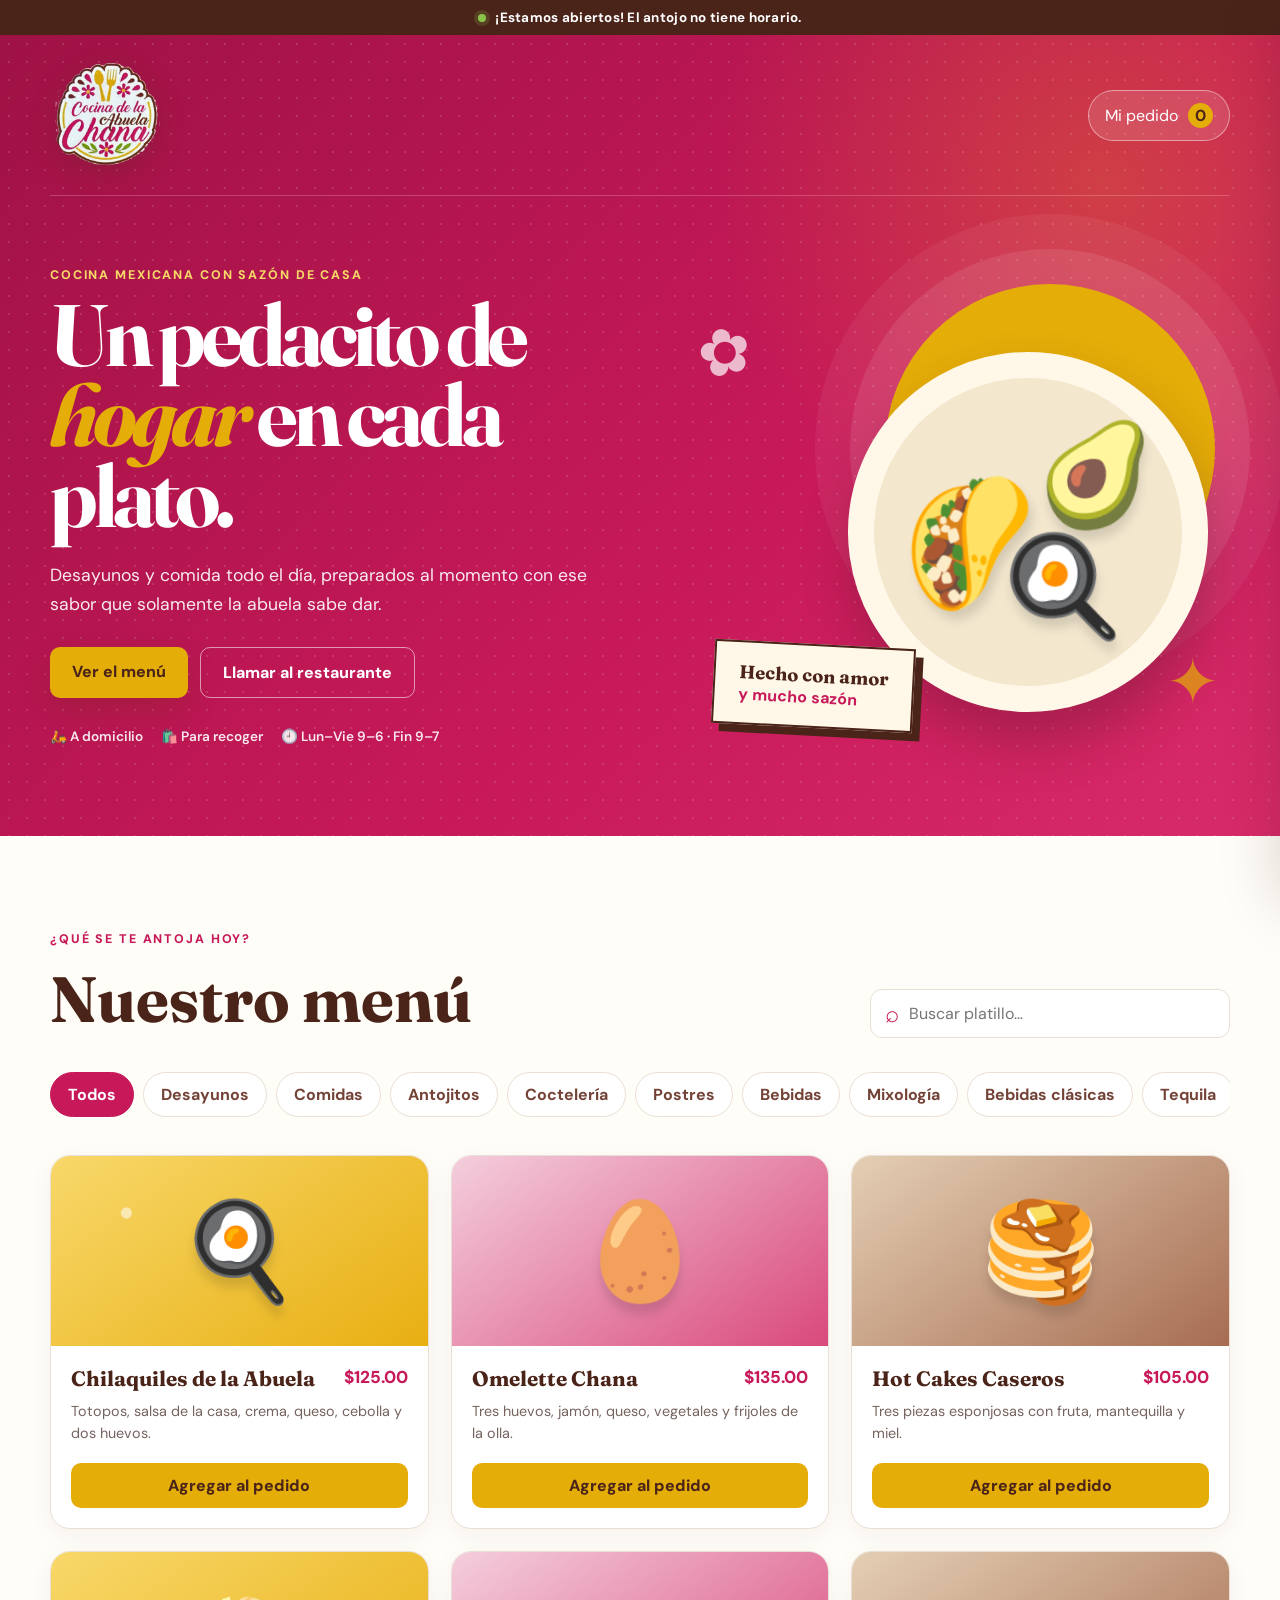
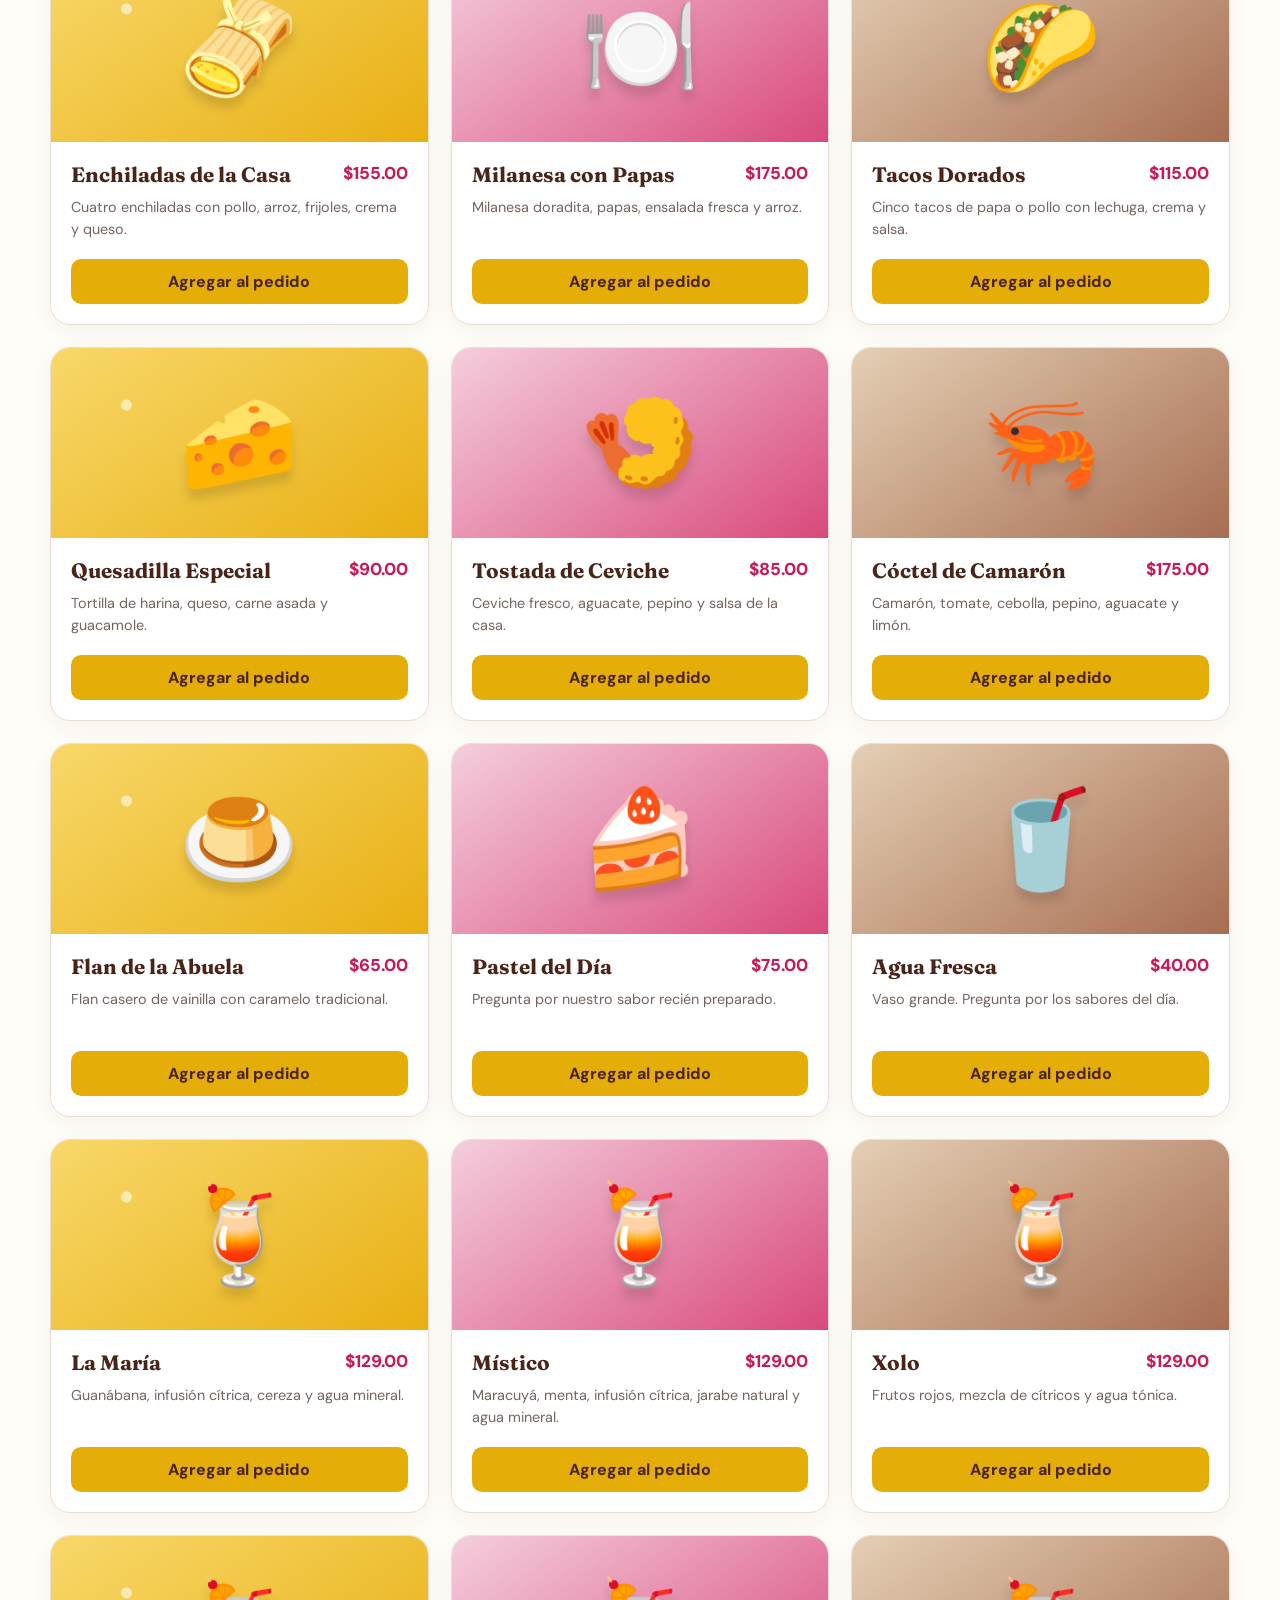
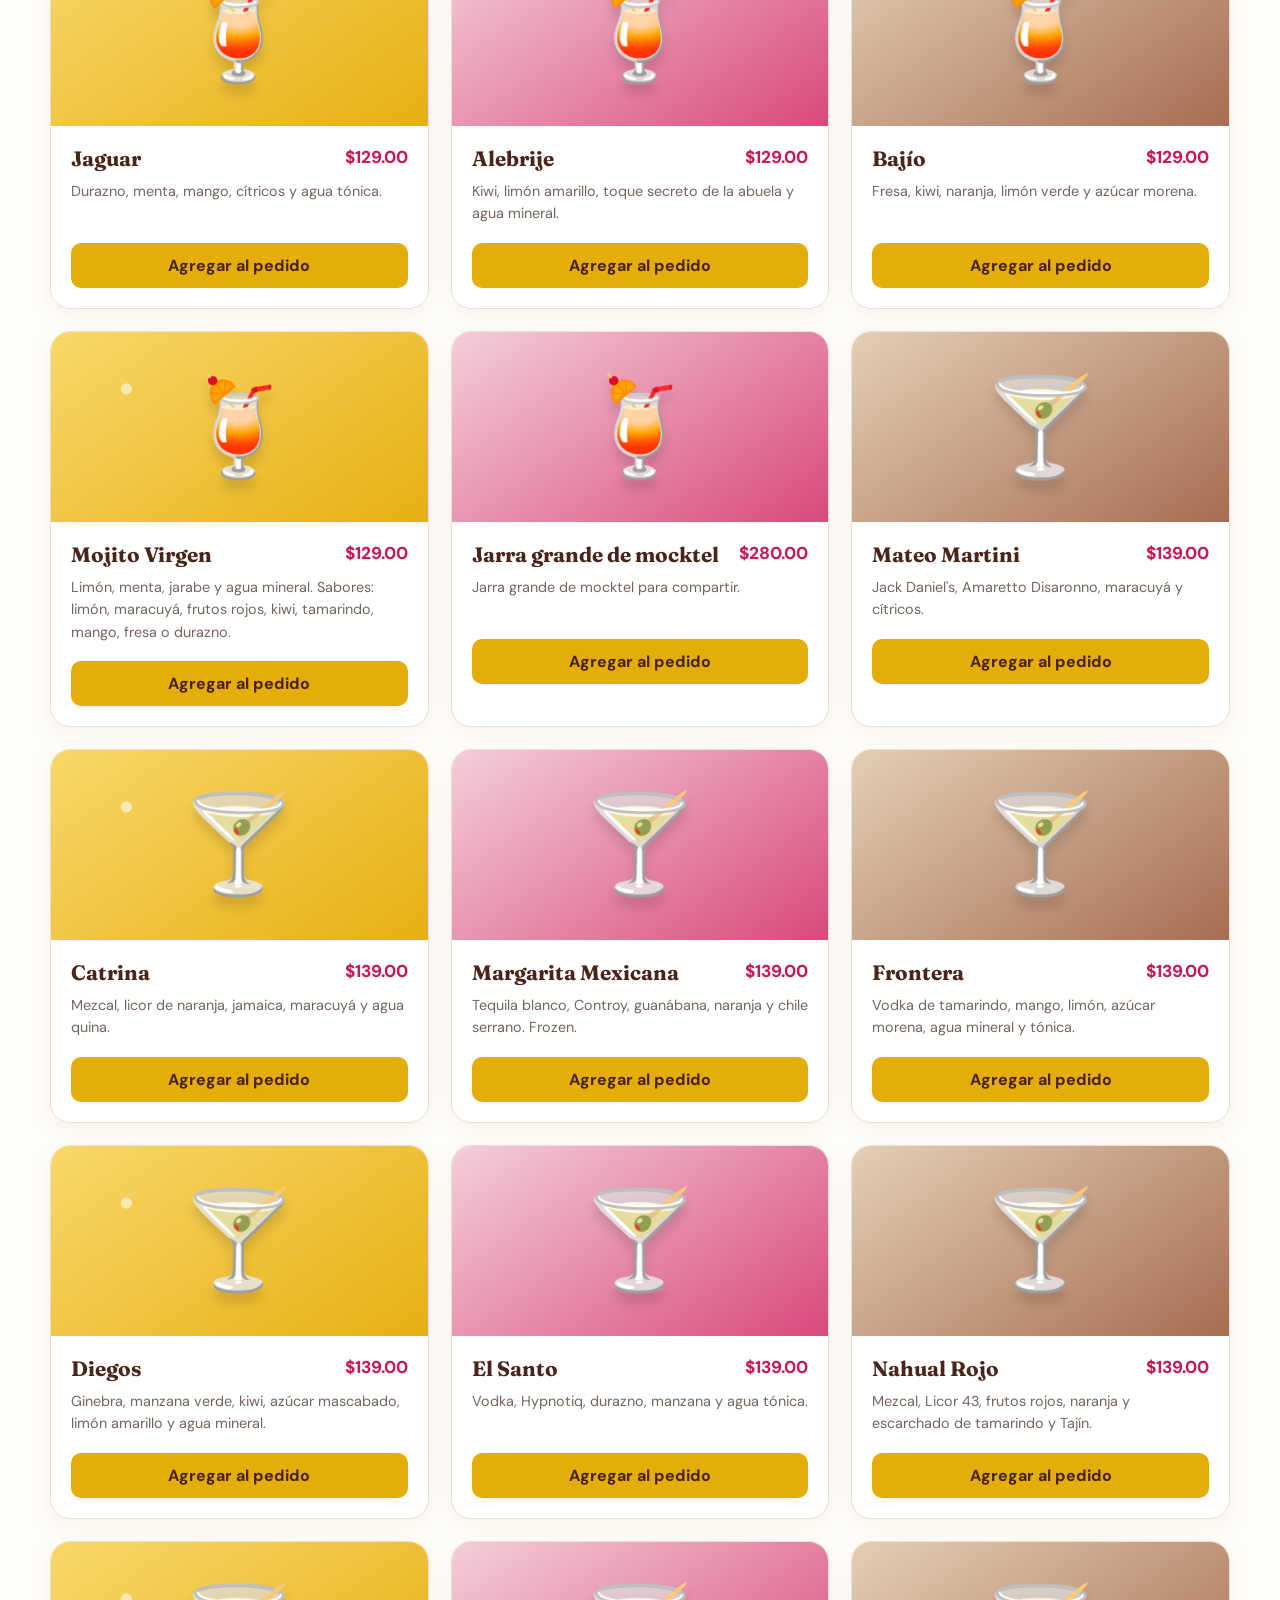
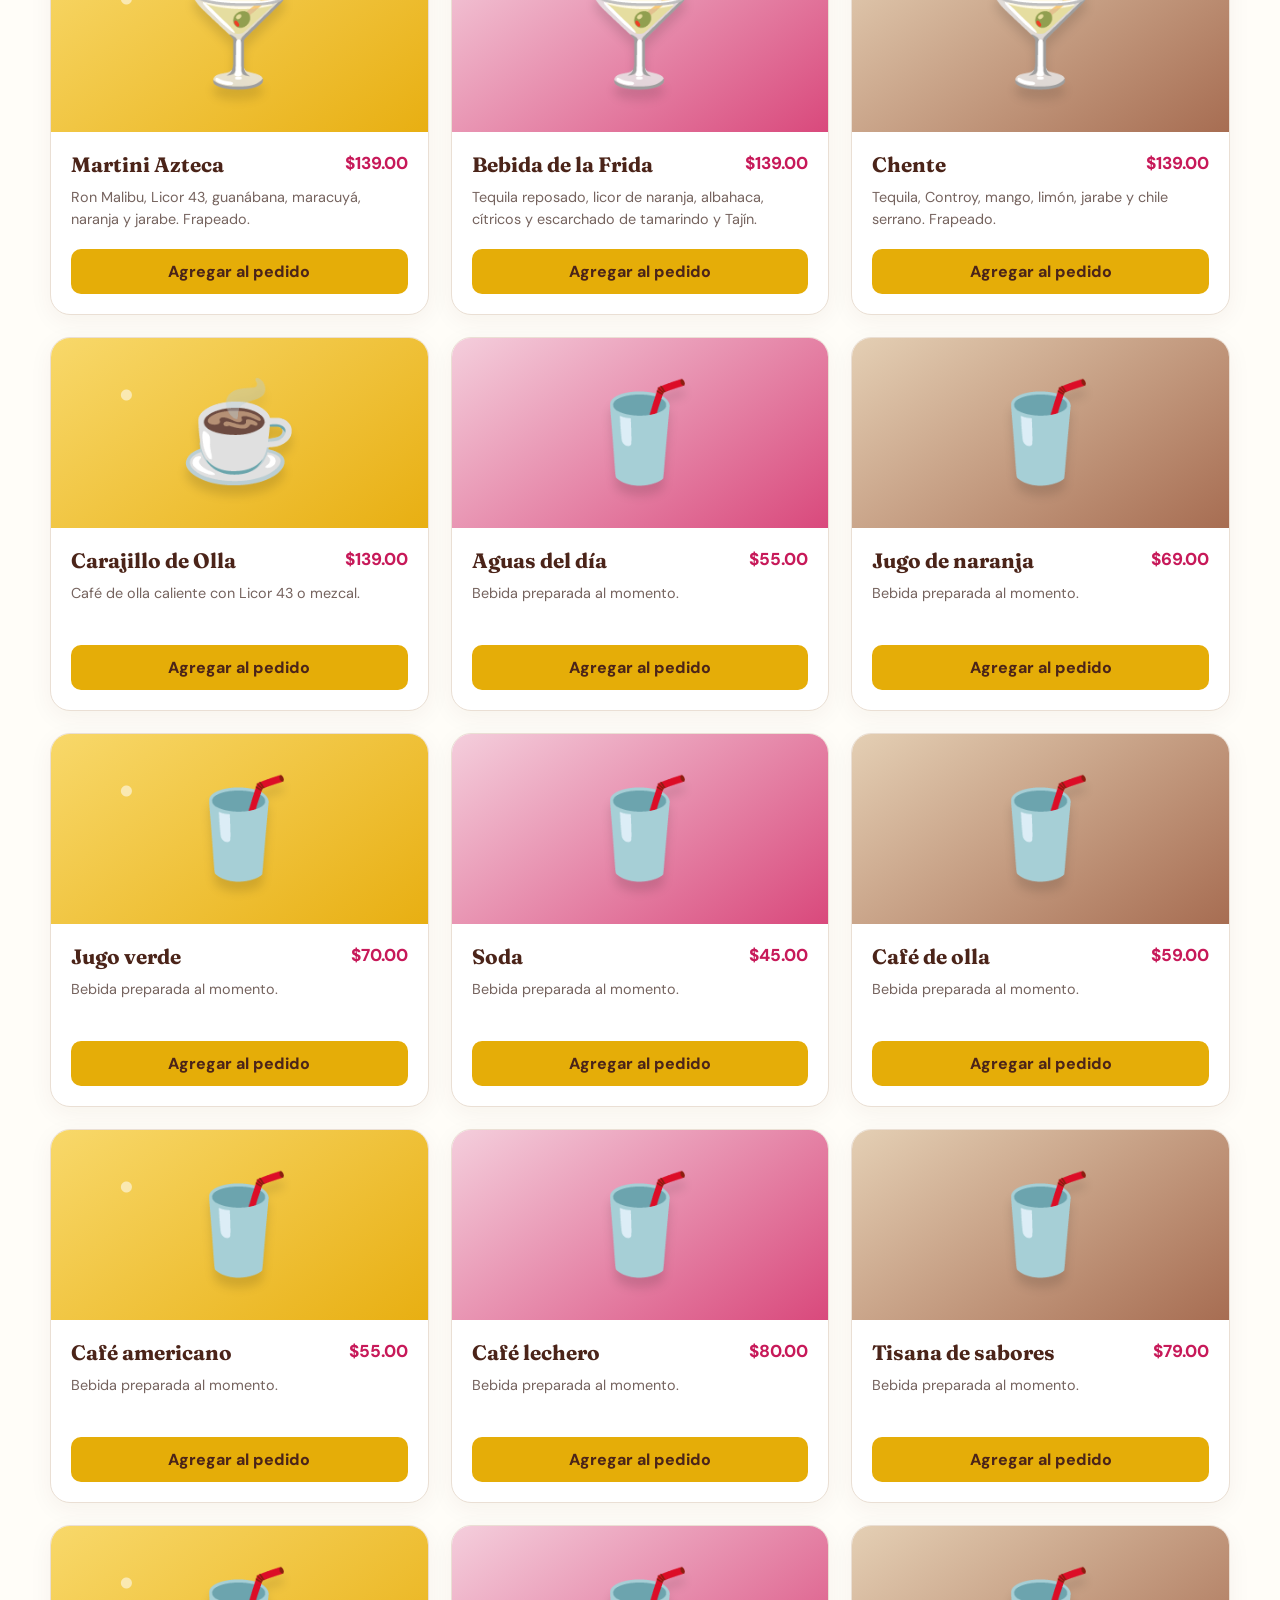
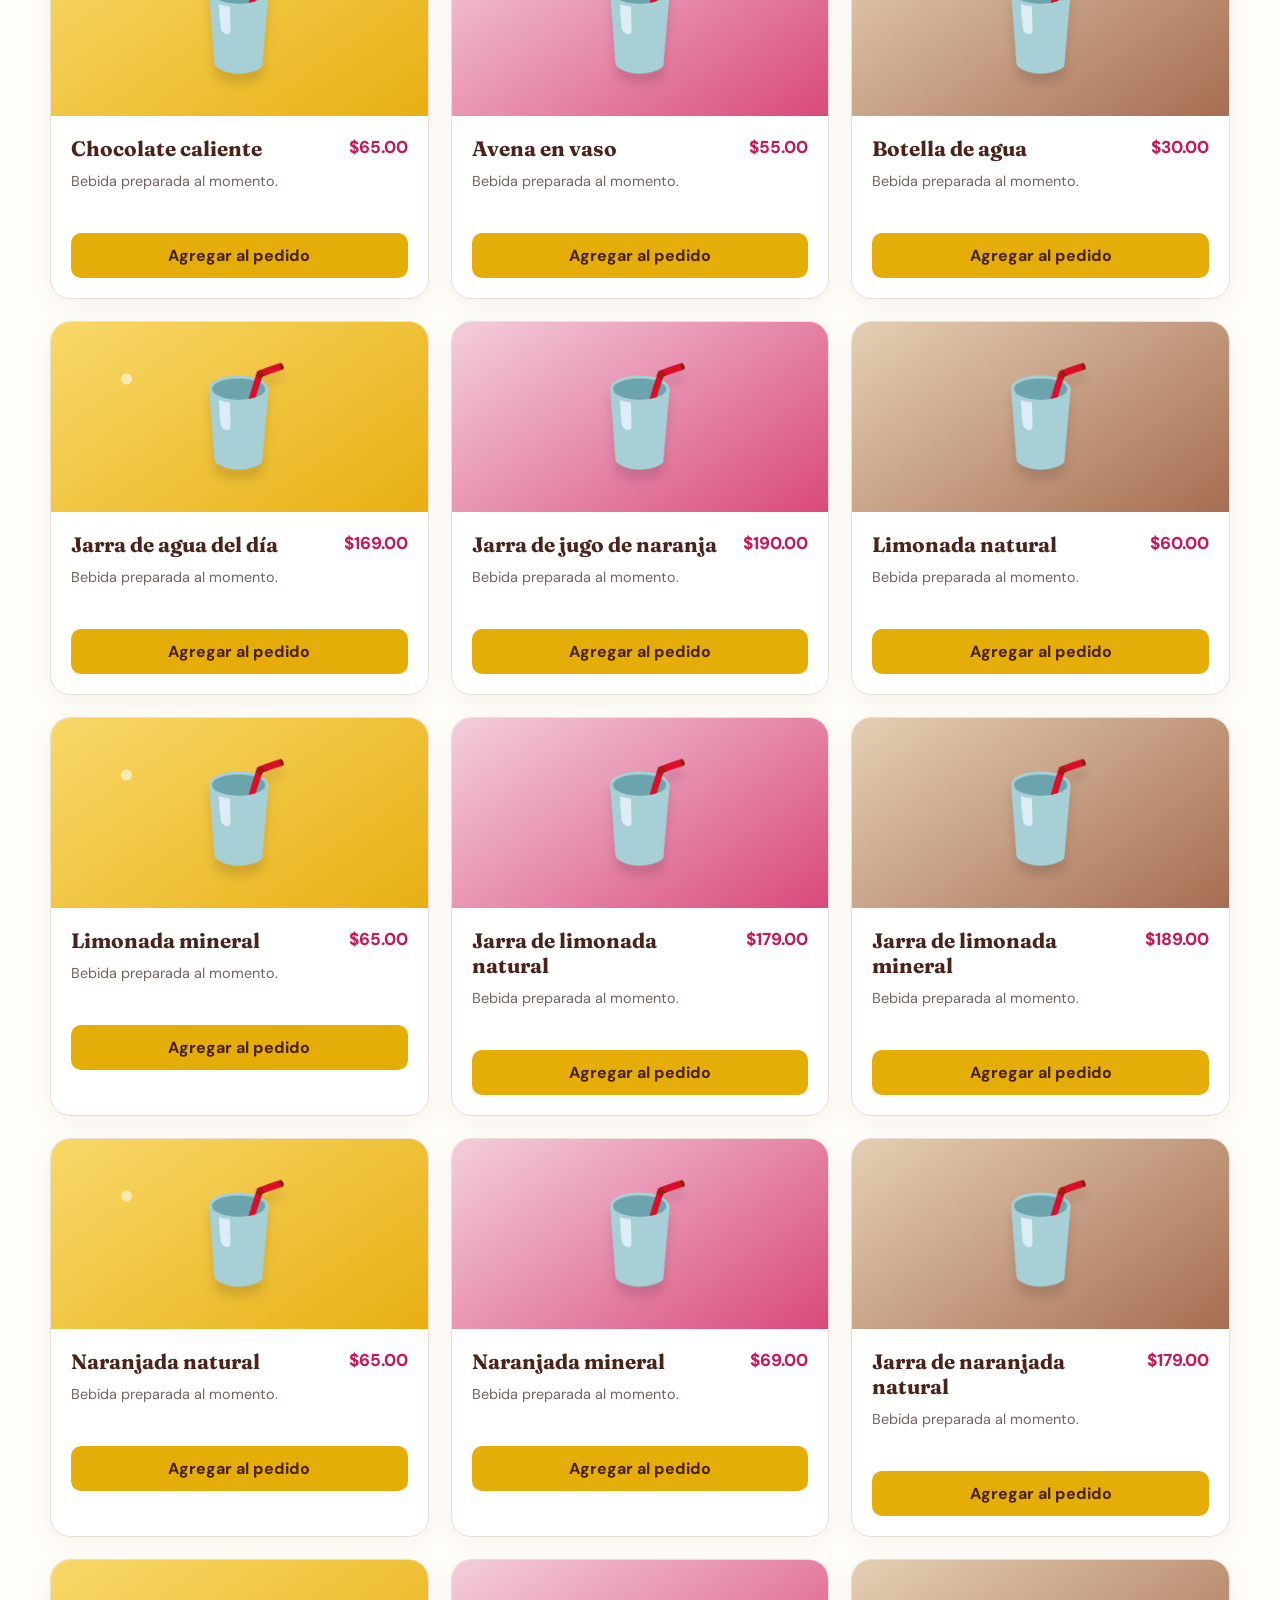
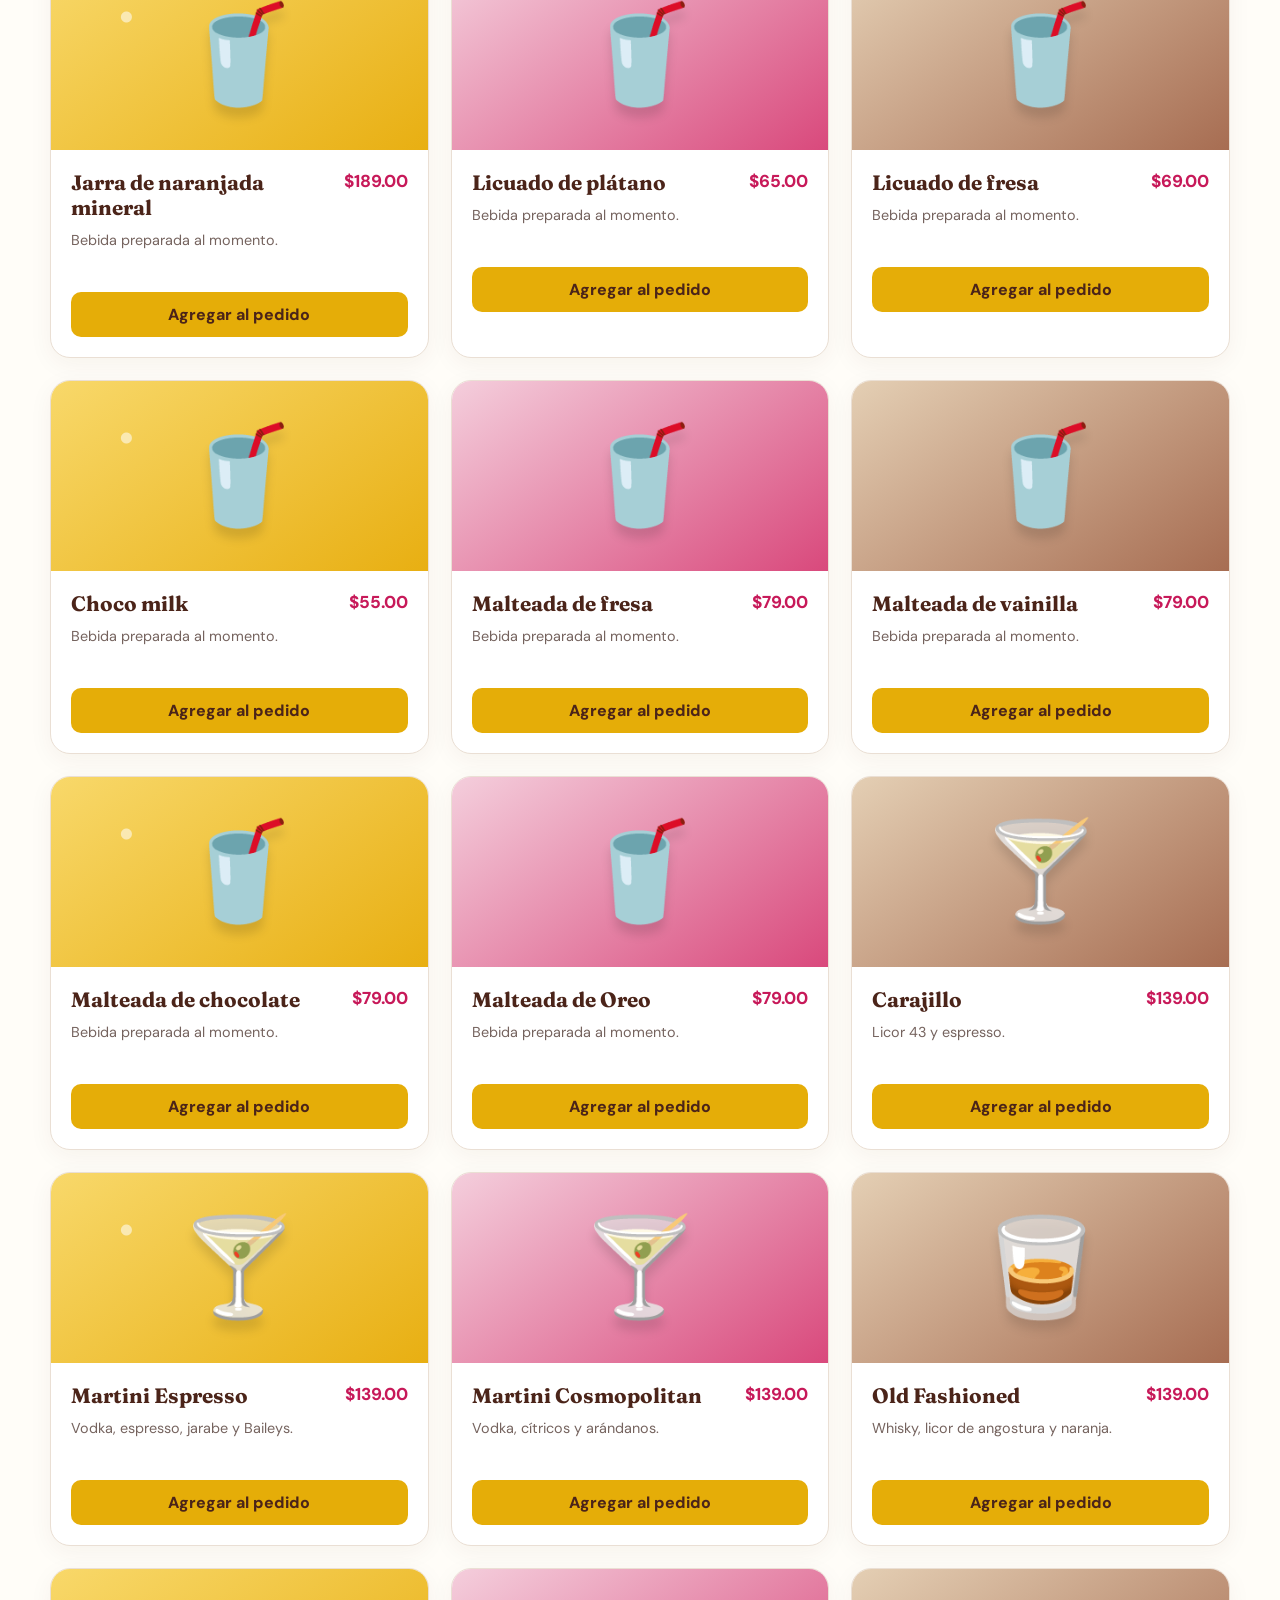
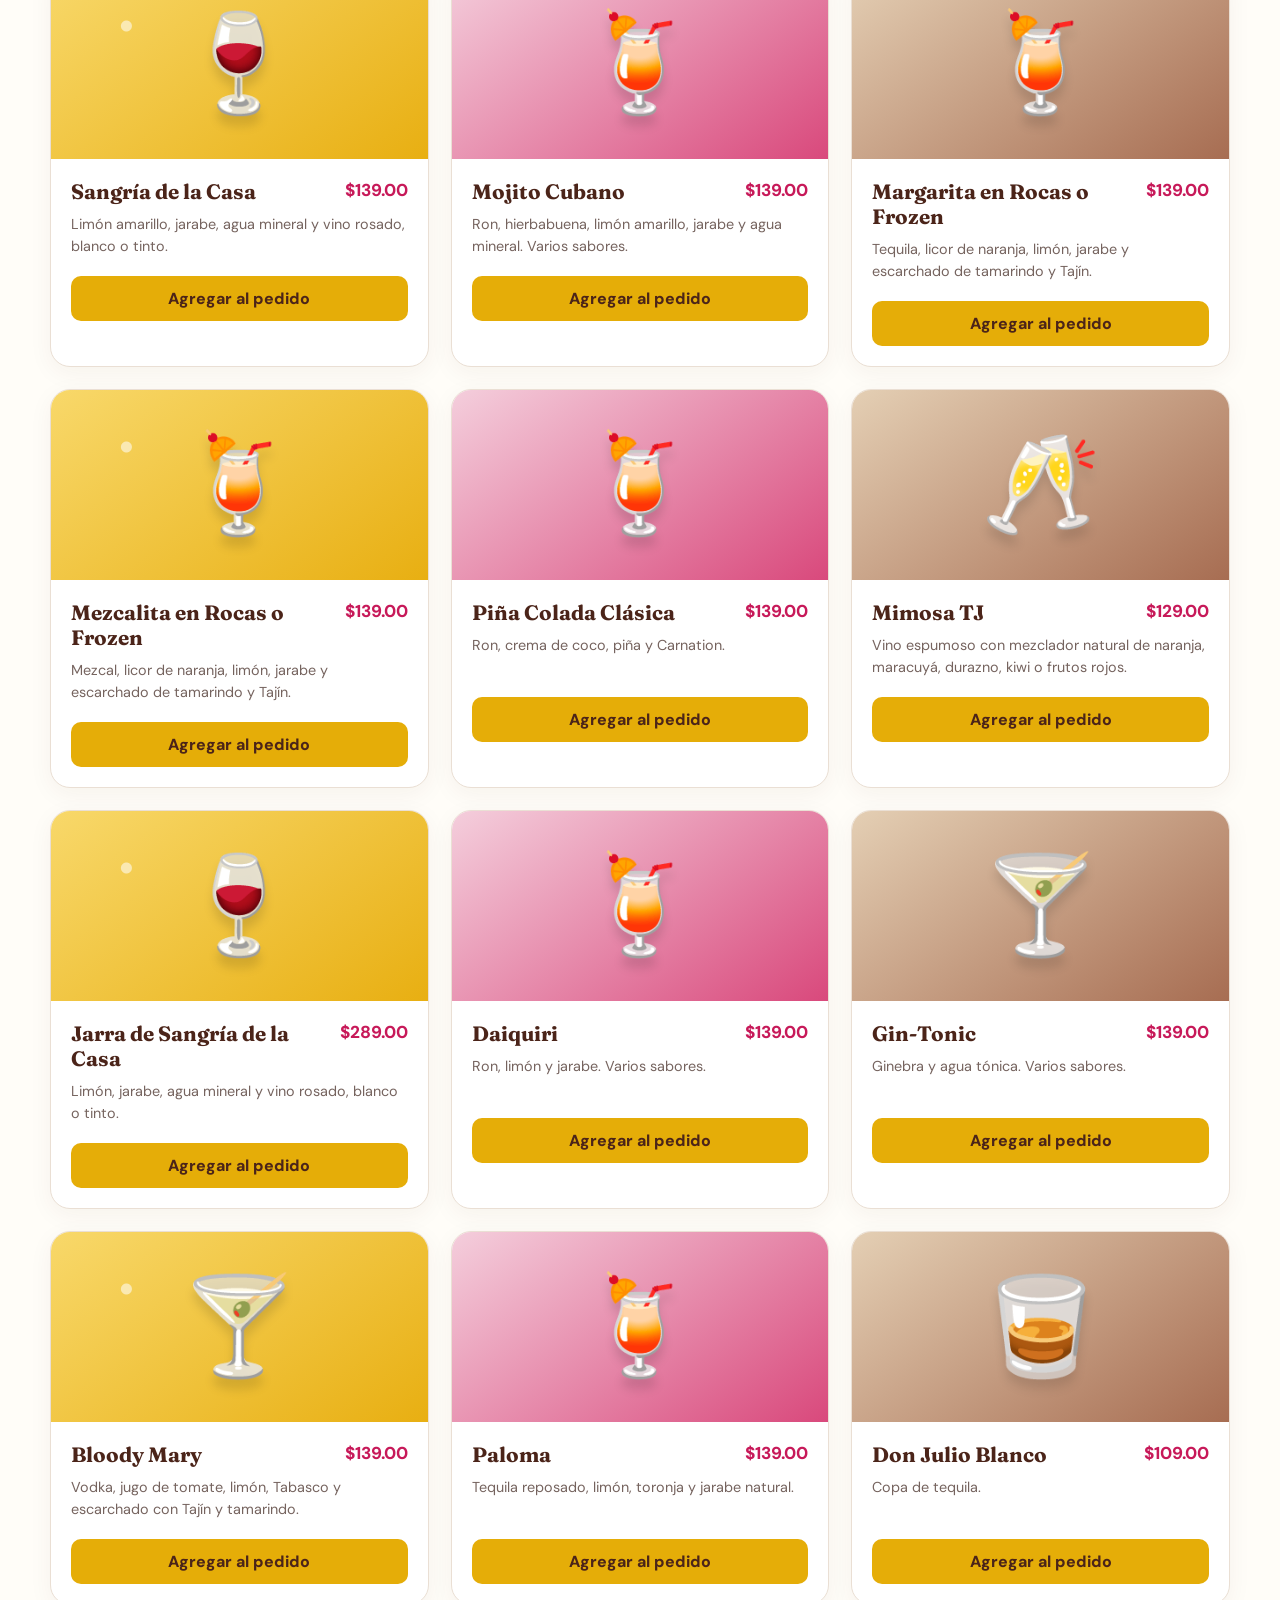
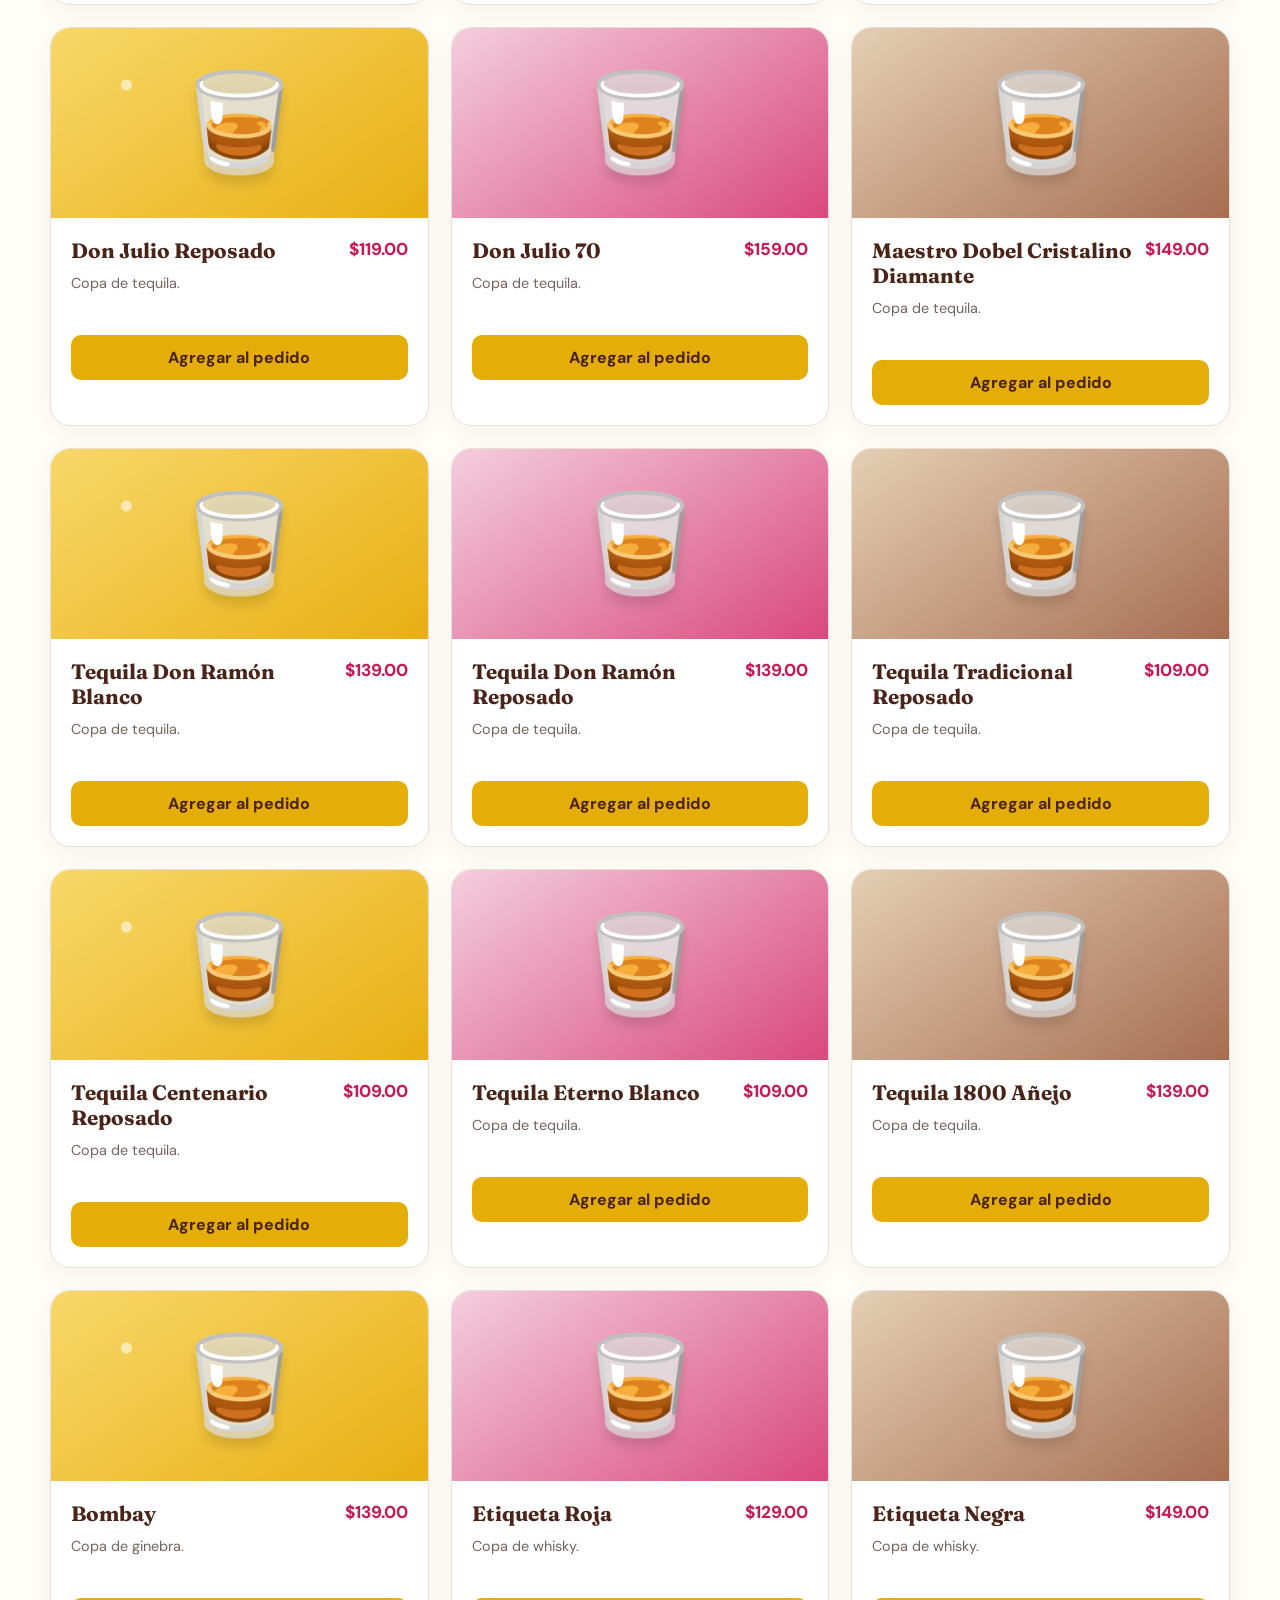
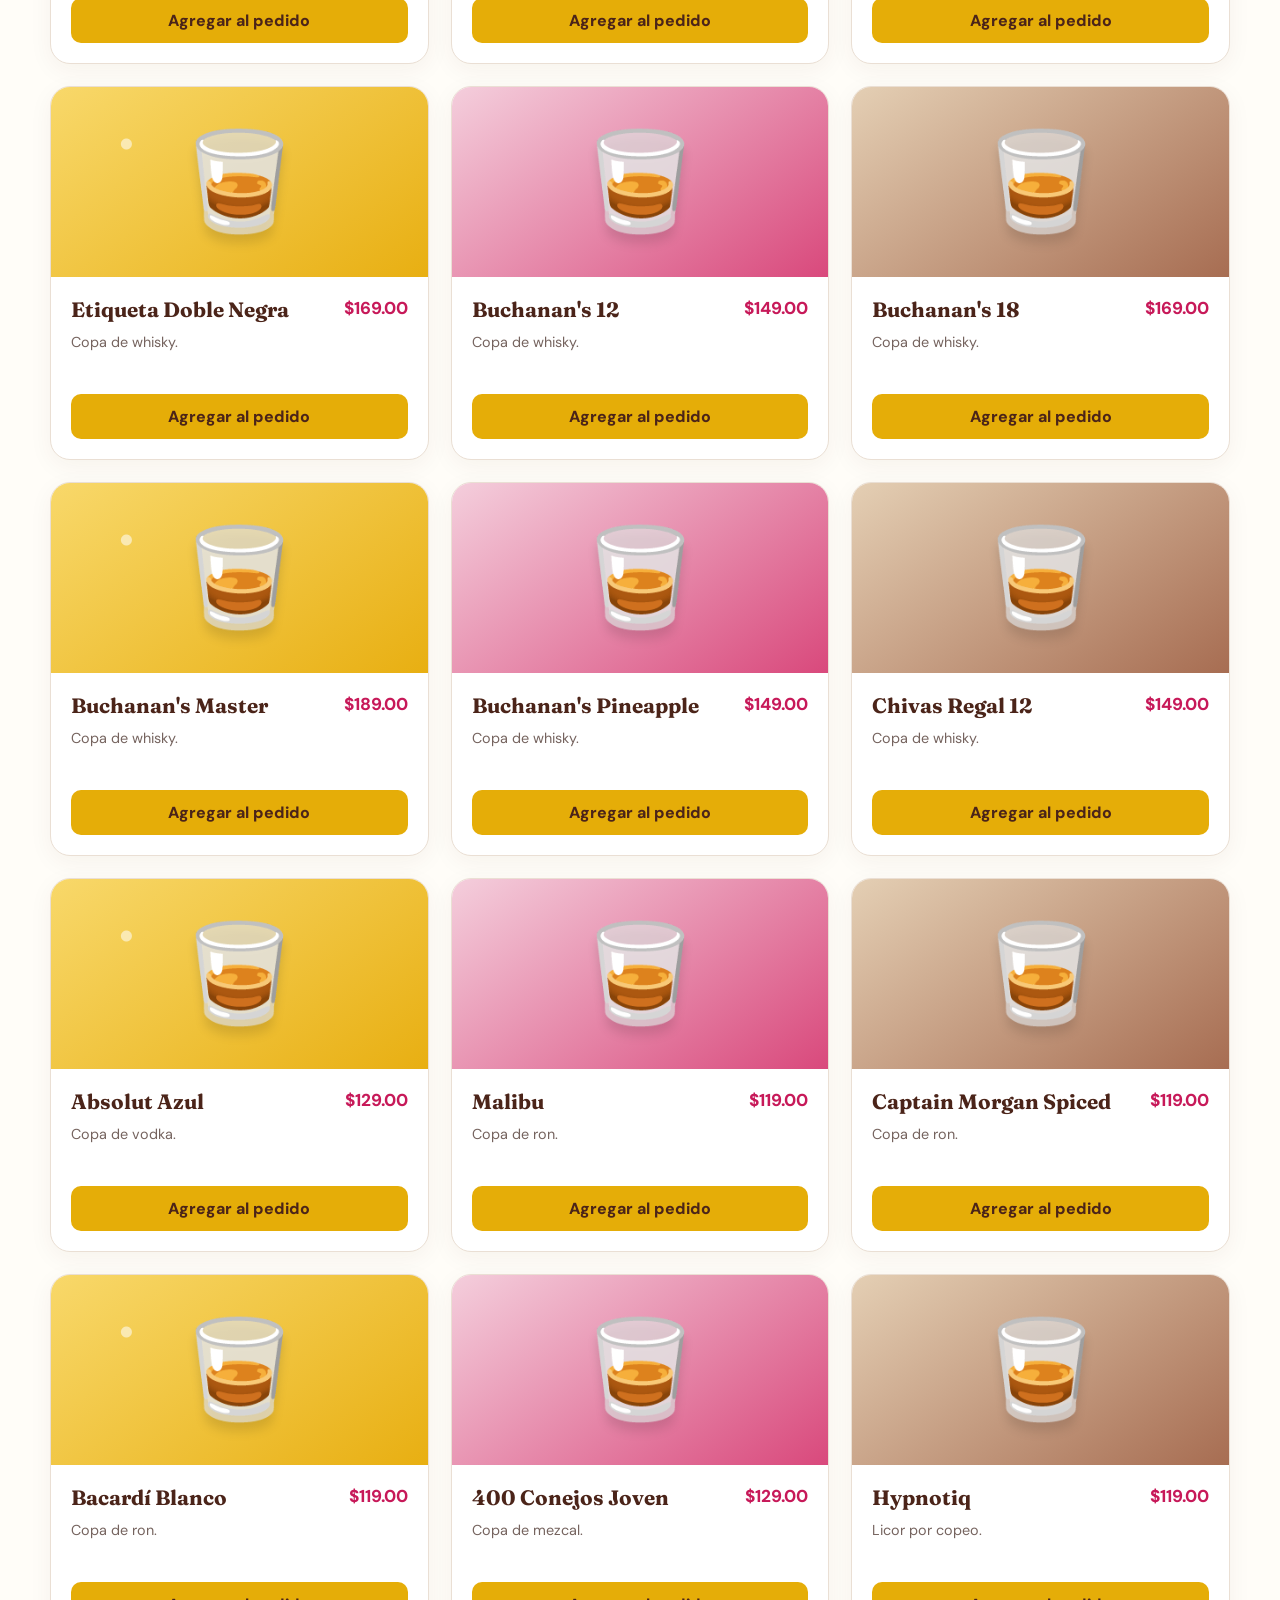
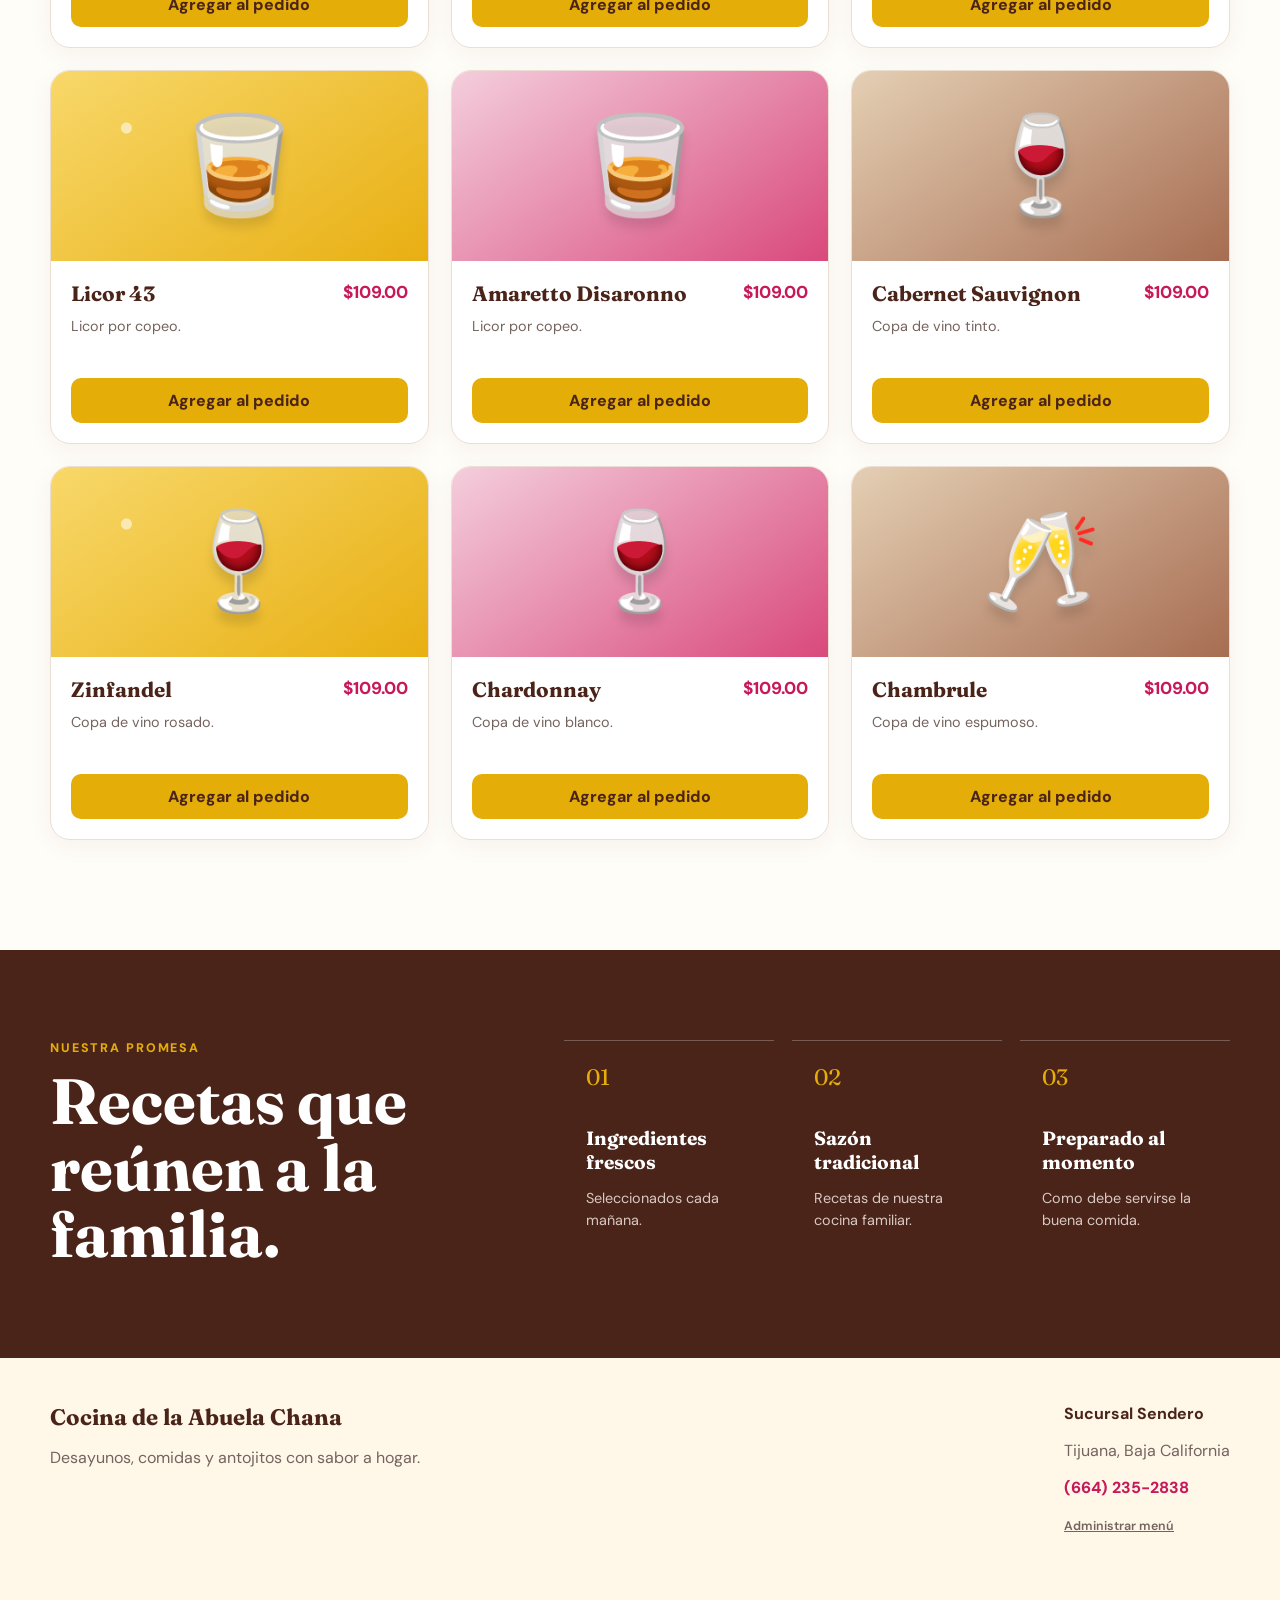
==== index.html @ 657a6a93 "Publicar menú digital de Abuela Chana" ====
<!doctype html>
<html lang="es">
  <head>
    <meta charset="UTF-8" />
    <meta name="viewport" content="width=device-width, initial-scale=1.0" />
    <meta name="theme-color" content="#c71959" />
    <meta
      name="description"
      content="Menú digital de Cocina de la Abuela Chana. Desayunos, comidas, antojitos, coctelería y postres."
    />
    <title>Cocina de la Abuela Chana | Menú</title>
    <link rel="preconnect" href="https://fonts.googleapis.com" />
    <link rel="preconnect" href="https://fonts.gstatic.com" crossorigin />
    <link
      href="https://fonts.googleapis.com/css2?family=DM+Sans:wght@400;500;600;700;800&family=Fraunces:opsz,wght@9..144,700;9..144,900&display=swap"
      rel="stylesheet"
    />
    <link rel="stylesheet" href="./styles.css" />
  </head>
  <body>
    <div class="announcement">
      <span class="status-dot"></span>
      ¡Estamos abiertos! El antojo no tiene horario.
    </div>

    <header class="hero">
      <nav class="topbar shell" aria-label="Navegación principal">
        <a class="brand" href="#inicio" aria-label="Cocina de la Abuela Chana, ir al inicio">
          <img
            class="brand-logo"
            src="./assets/logo-chana.png"
            alt="Cocina de la Abuela Chana"
            width="120"
            height="120"
          />
        </a>
        <button class="cart-button" id="open-cart" type="button" aria-label="Abrir pedido">
          <span>Mi pedido</span>
          <b id="cart-count">0</b>
        </button>
      </nav>

      <section class="hero-content shell" id="inicio">
        <div class="hero-copy">
          <p class="eyebrow">Cocina mexicana con sazón de casa</p>
          <h1>Un pedacito de <span>hogar</span> en cada plato.</h1>
          <p class="hero-text">
            Desayunos y comida todo el día, preparados al momento con ese sabor
            que solamente la abuela sabe dar.
          </p>
          <div class="hero-actions">
            <a class="button primary" href="#menu">Ver el menú</a>
            <a class="button secondary" href="tel:+526642352838">Llamar al restaurante</a>
          </div>
          <div class="service-chips">
            <span>🛵 A domicilio</span>
            <span>🛍️ Para recoger</span>
            <span>🕘 Lun–Vie 9–6 · Fin 9–7</span>
          </div>
        </div>

        <div class="hero-art" aria-label="Ilustración de platillo mexicano">
          <div class="sun"></div>
          <div class="plate">
            <span class="food food-one">🌮</span>
            <span class="food food-two">🥑</span>
            <span class="food food-three">🍳</span>
          </div>
          <span class="decor flower-one">✿</span>
          <span class="decor flower-two">✦</span>
          <div class="sazon-card">
            <b>Hecho con amor</b>
            <span>y mucho sazón</span>
          </div>
        </div>
      </section>
    </header>

    <main>
      <section class="menu-section shell" id="menu">
        <div class="section-heading">
          <div>
            <p class="eyebrow">¿Qué se te antoja hoy?</p>
            <h2>Nuestro menú</h2>
          </div>
          <label class="search">
            <span>⌕</span>
            <input id="search-input" type="search" placeholder="Buscar platillo…" />
          </label>
        </div>

        <div class="categories" id="categories" aria-label="Categorías del menú"></div>
        <div class="product-grid" id="product-grid"></div>
        <p class="empty-results" id="empty-results" hidden>
          No encontramos ese antojo. Prueba con otra búsqueda.
        </p>
      </section>

      <section class="promise">
        <div class="shell promise-grid">
          <div>
            <p class="eyebrow light">Nuestra promesa</p>
            <h2>Recetas que reúnen a la familia.</h2>
          </div>
          <div class="promise-items">
            <article><span>01</span><b>Ingredientes frescos</b><p>Seleccionados cada mañana.</p></article>
            <article><span>02</span><b>Sazón tradicional</b><p>Recetas de nuestra cocina familiar.</p></article>
            <article><span>03</span><b>Preparado al momento</b><p>Como debe servirse la buena comida.</p></article>
          </div>
        </div>
      </section>
    </main>

    <footer>
      <div class="shell footer-grid">
        <div>
          <strong>Cocina de la Abuela Chana</strong>
          <p>Desayunos, comidas y antojitos con sabor a hogar.</p>
        </div>
        <div>
          <b>Sucursal Sendero</b>
          <p>Tijuana, Baja California</p>
          <a href="tel:+526642352838">(664) 235-2838</a>
          <p><a class="admin-link" href="./admin.html">Administrar menú</a></p>
        </div>
      </div>
    </footer>

    <button class="floating-cart" id="floating-cart" type="button" aria-label="Ver pedido">
      <span>🛍️</span>
      <span><b id="floating-count">0</b> productos</span>
      <strong id="floating-total">$0.00</strong>
    </button>

    <div class="drawer-backdrop" id="drawer-backdrop" hidden></div>
    <aside class="cart-drawer" id="cart-drawer" aria-labelledby="cart-title" aria-hidden="true">
      <div class="drawer-header">
        <div>
          <p class="eyebrow">Casi listo</p>
          <h2 id="cart-title">Tu pedido</h2>
        </div>
        <button class="icon-button" id="close-cart" type="button" aria-label="Cerrar pedido">×</button>
      </div>

      <div class="cart-items" id="cart-items"></div>
      <div class="cart-empty" id="cart-empty">
        <span>🍽️</span>
        <b>Tu pedido está vacío</b>
        <p>Agrega uno de nuestros platillos para comenzar.</p>
      </div>

      <form class="order-form" id="order-form">
        <h3>Datos para tu pedido</h3>
        <label>
          Nombre completo *
          <input id="customer-name" required autocomplete="name" placeholder="¿A nombre de quién?" />
        </label>

        <fieldset>
          <legend>Método de entrega *</legend>
          <div class="choice-grid">
            <label><input type="radio" name="delivery" value="A domicilio" checked /> A domicilio</label>
            <label><input type="radio" name="delivery" value="Para recoger" /> Para recoger</label>
          </div>
        </fieldset>

        <label id="address-field">
          Dirección *
          <textarea id="customer-address" rows="2" placeholder="Calle, número, colonia y referencias"></textarea>
        </label>

        <label>
          Método de pago *
          <select id="payment-method">
            <option>Efectivo</option>
            <option>Transferencia</option>
            <option>Tarjeta al recibir</option>
          </select>
        </label>

        <label id="cash-field">
          ¿Con cuánto vas a pagar? <small>(Opcional)</small>
          <input id="cash-amount" inputmode="decimal" placeholder="Ej. 200, 500" />
        </label>

        <label>
          Notas especiales <small>(Opcional)</small>
          <textarea id="order-notes" rows="2" placeholder="Sin cebolla, salsa aparte…"></textarea>
        </label>

        <div class="totals">
          <span>Subtotal <b id="subtotal">$0.00</b></span>
          <span class="grand-total">Total estimado <b id="grand-total">$0.00</b></span>
        </div>

        <button class="whatsapp-button" type="submit">
          <span>WhatsApp</span>
          Enviar pedido
        </button>
        <p class="form-hint">Se abrirá WhatsApp con el pedido listo para enviar.</p>
      </form>
    </aside>

    <div class="toast" id="toast" role="status" aria-live="polite"></div>
    <script src="./catalog-backup.js"></script>
    <script src="./app.js"></script>
  </body>
</html>
---- styles.css ----
:root {
  --pink: #c71959;
  --pink-dark: #9f1245;
  --mustard: #e5ad08;
  --mustard-light: #f7d867;
  --brown: #4b2419;
  --brown-soft: #744337;
  --cream: #fff8e9;
  --paper: #fffdf8;
  --green: #5f8a31;
  --ink: #2d1b17;
  --muted: #75635e;
  --line: #eadfd4;
  --shadow: 0 18px 50px rgba(75, 36, 25, 0.12);
}

* { box-sizing: border-box; }
html { scroll-behavior: smooth; }
body {
  margin: 0;
  color: var(--ink);
  background: var(--paper);
  font-family: "DM Sans", sans-serif;
}
button, input, textarea, select { font: inherit; }
button, a { -webkit-tap-highlight-color: transparent; }
a { color: inherit; text-decoration: none; }
.shell { width: min(1180px, calc(100% - 40px)); margin-inline: auto; }

.announcement {
  display: flex;
  justify-content: center;
  align-items: center;
  gap: 9px;
  padding: 9px 20px;
  color: white;
  background: var(--brown);
  font-size: 0.84rem;
  font-weight: 700;
  letter-spacing: 0.02em;
}
.status-dot {
  width: 8px;
  height: 8px;
  border-radius: 99px;
  background: #8bc34a;
  box-shadow: 0 0 0 4px rgba(139, 195, 74, 0.18);
}

.hero {
  position: relative;
  overflow: hidden;
  min-height: 720px;
  color: white;
  background:
    radial-gradient(circle at 86% 18%, rgba(229,173,8,.25), transparent 30%),
    linear-gradient(135deg, var(--pink-dark), var(--pink) 58%, #d82b69);
}
.hero::before {
  position: absolute;
  inset: 0;
  content: "";
  opacity: 0.13;
  background-image: radial-gradient(#fff 1px, transparent 1px);
  background-size: 18px 18px;
}
.topbar {
  position: relative;
  z-index: 3;
  display: flex;
  align-items: center;
  justify-content: space-between;
  padding-block: 24px;
  border-bottom: 1px solid rgba(255,255,255,.2);
}
.brand { display: flex; align-items: center; }
.brand-logo {
  display: block;
  width: 112px;
  height: 112px;
  object-fit: contain;
  border-radius: 50%;
  filter: drop-shadow(0 8px 14px rgba(75, 36, 25, .22));
}
.cart-button {
  display: flex;
  align-items: center;
  gap: 10px;
  padding: 12px 16px;
  color: white;
  border: 1px solid rgba(255,255,255,.45);
  border-radius: 99px;
  background: rgba(255,255,255,.12);
  cursor: pointer;
}
.cart-button b {
  display: grid;
  min-width: 25px;
  height: 25px;
  place-items: center;
  color: var(--brown);
  border-radius: 50%;
  background: var(--mustard);
}
.hero-content {
  position: relative;
  z-index: 2;
  display: grid;
  grid-template-columns: 1.05fr .95fr;
  min-height: 600px;
  align-items: center;
  gap: 70px;
  padding-block: 70px 90px;
}
.eyebrow {
  margin: 0 0 12px;
  color: var(--pink);
  font-size: .78rem;
  font-weight: 800;
  letter-spacing: .15em;
  text-transform: uppercase;
}
.hero .eyebrow { color: var(--mustard-light); }
.hero h1, .section-heading h2, .promise h2, .drawer-header h2 {
  margin: 0;
  font-family: "Fraunces", serif;
}
.hero h1 { max-width: 690px; font-size: clamp(3.25rem, 6.8vw, 6.8rem); line-height: .92; letter-spacing: -.05em; }
.hero h1 span { color: var(--mustard); font-style: italic; }
.hero-text { max-width: 570px; margin: 25px 0 28px; font-size: 1.1rem; line-height: 1.65; opacity: .91; }
.hero-actions { display: flex; flex-wrap: wrap; gap: 12px; }
.button { display: inline-flex; padding: 14px 22px; border-radius: 10px; font-weight: 800; }
.button.primary { color: var(--brown); background: var(--mustard); box-shadow: 0 12px 30px rgba(89,47,0,.2); }
.button.secondary { color: white; border: 1px solid rgba(255,255,255,.55); }
.service-chips { display: flex; flex-wrap: wrap; gap: 18px; margin-top: 30px; font-size: .85rem; font-weight: 600; }
.service-chips span { opacity: .9; }
.hero-art { position: relative; min-height: 480px; }
.sun {
  position: absolute;
  top: 18px;
  right: 15px;
  width: 330px;
  height: 330px;
  border-radius: 50%;
  background: var(--mustard);
  box-shadow: 0 0 0 35px rgba(255,255,255,.09), 0 0 0 70px rgba(255,255,255,.05);
}
.plate {
  position: absolute;
  top: 86px;
  right: 22px;
  display: grid;
  width: 360px;
  height: 360px;
  place-items: center;
  border: 26px solid var(--cream);
  border-radius: 50%;
  background: #f3e7ce;
  box-shadow: 0 30px 50px rgba(73,21,30,.3);
  transform: rotate(-8deg);
}
.food { position: absolute; font-size: 7.5rem; filter: drop-shadow(0 10px 5px rgba(0,0,0,.12)); }
.food-one { left: 22px; transform: rotate(-20deg); }
.food-two { right: 18px; top: 46px; font-size: 6rem; }
.food-three { right: 65px; bottom: 26px; font-size: 6.5rem; }
.decor { position: absolute; color: white; font-size: 4rem; opacity: .7; }
.flower-one { left: -5px; top: 45px; transform: rotate(-14deg); }
.flower-two { right: 10px; bottom: 22px; color: var(--mustard); }
.sazon-card {
  position: absolute;
  bottom: 18px;
  left: 10px;
  padding: 18px 24px;
  color: var(--brown);
  border: 2px solid var(--brown);
  background: var(--cream);
  box-shadow: 8px 8px 0 var(--brown);
  transform: rotate(3deg);
}
.sazon-card b, .sazon-card span { display: block; }
.sazon-card b { font-family: "Fraunces", serif; font-size: 1.15rem; }
.sazon-card span { color: var(--pink); font-weight: 700; }

.menu-section { padding-block: 95px 110px; }
.section-heading { display: flex; align-items: end; justify-content: space-between; gap: 24px; }
.section-heading h2 { color: var(--brown); font-size: clamp(2.6rem, 5vw, 4.3rem); }
.search {
  display: flex;
  width: min(360px, 100%);
  align-items: center;
  gap: 10px;
  padding: 0 14px;
  border: 1px solid var(--line);
  border-radius: 12px;
  background: white;
}
.search span { color: var(--pink); font-size: 1.5rem; }
.search input { width: 100%; padding: 13px 0; border: 0; outline: 0; background: transparent; }
.categories { display: flex; gap: 9px; margin: 34px 0; overflow-x: auto; padding-bottom: 4px; scrollbar-width: none; }
.category-button {
  flex: 0 0 auto;
  padding: 11px 17px;
  color: var(--brown-soft);
  border: 1px solid var(--line);
  border-radius: 99px;
  background: white;
  font-weight: 700;
  cursor: pointer;
}
.category-button.active { color: white; border-color: var(--pink); background: var(--pink); }
.product-grid { display: grid; grid-template-columns: repeat(3, 1fr); gap: 22px; }
.product-card {
  position: relative;
  overflow: hidden;
  border: 1px solid var(--line);
  border-radius: 20px;
  background: white;
  box-shadow: 0 6px 24px rgba(75,36,25,.05);
  transition: transform .2s, box-shadow .2s;
}
.product-card:hover { transform: translateY(-4px); box-shadow: var(--shadow); }
.product-visual {
  display: grid;
  height: 190px;
  place-items: center;
  background:
    radial-gradient(circle at 20% 30%, rgba(255,255,255,.55) 0 5px, transparent 6px),
    linear-gradient(145deg, #f8d86a, #e8af12);
  font-size: 6rem;
}
.product-visual img { width: 100%; height: 100%; object-fit: cover; }
.product-visual span { filter: drop-shadow(0 10px 5px rgba(0,0,0,.12)); }
.product-card:nth-child(3n+2) .product-visual { background: linear-gradient(145deg, #f4cedc, #d9497c); }
.product-card:nth-child(3n+3) .product-visual { background: linear-gradient(145deg, #e4cfb4, #a76d52); }
.product-content { padding: 20px; }
.product-top { display: flex; align-items: start; justify-content: space-between; gap: 12px; }
.product-content h3 { margin: 0; color: var(--brown); font-family: "Fraunces", serif; font-size: 1.3rem; }
.price { color: var(--pink); font-size: 1.08rem; font-weight: 800; white-space: nowrap; }
.product-content p { min-height: 45px; margin: 9px 0 18px; color: var(--muted); font-size: .9rem; line-height: 1.55; }
.add-button {
  width: 100%;
  padding: 12px;
  color: var(--brown);
  border: 0;
  border-radius: 10px;
  background: var(--mustard);
  font-weight: 800;
  cursor: pointer;
}
.add-button:hover { background: #efba18; }
.empty-results { padding: 50px; text-align: center; color: var(--muted); }
.loading-menu { grid-column: 1 / -1; padding: 60px 20px; color: var(--muted); text-align: center; }
.menu-error { grid-column: 1 / -1; display: grid; gap: 6px; padding: 55px 20px; color: var(--muted); text-align: center; }
.menu-error b { color: var(--brown); font-family: "Fraunces", serif; font-size: 1.35rem; }

.promise { padding: 90px 0; color: white; background: var(--brown); }
.promise-grid { display: grid; grid-template-columns: .8fr 1.2fr; gap: 70px; }
.eyebrow.light { color: var(--mustard); }
.promise h2 { font-size: clamp(2.5rem, 5vw, 4.2rem); line-height: 1.04; }
.promise-items { display: grid; grid-template-columns: repeat(3, 1fr); gap: 18px; }
.promise-items article { padding: 22px; border-top: 1px solid rgba(255,255,255,.25); }
.promise-items span { display: block; margin-bottom: 35px; color: var(--mustard); font-family: "Fraunces", serif; font-size: 1.4rem; }
.promise-items b { font-family: "Fraunces", serif; font-size: 1.2rem; }
.promise-items p { color: #d8c9c3; font-size: .9rem; line-height: 1.5; }

footer { padding: 45px 0 110px; color: var(--brown); background: var(--cream); }
.footer-grid { display: flex; justify-content: space-between; gap: 30px; }
.footer-grid strong { font-family: "Fraunces", serif; font-size: 1.4rem; }
.footer-grid p { color: var(--muted); }
.footer-grid a { color: var(--pink); font-weight: 800; }
.footer-grid .admin-link { color: var(--muted); font-size: .78rem; font-weight: 600; text-decoration: underline; }

.floating-cart {
  position: fixed;
  z-index: 20;
  right: 24px;
  bottom: 20px;
  display: none;
  align-items: center;
  gap: 14px;
  min-width: 300px;
  padding: 14px 18px;
  color: white;
  border: 0;
  border-radius: 14px;
  background: var(--pink);
  box-shadow: 0 14px 35px rgba(108,14,51,.32);
  cursor: pointer;
}
.floating-cart.visible { display: flex; }
.floating-cart strong { margin-left: auto; }
.drawer-backdrop { position: fixed; z-index: 30; inset: 0; background: rgba(42,20,15,.55); backdrop-filter: blur(3px); }
.cart-drawer {
  position: fixed;
  z-index: 31;
  top: 0;
  right: 0;
  width: min(520px, 100%);
  height: 100dvh;
  padding: 26px;
  overflow-y: auto;
  background: var(--paper);
  box-shadow: -20px 0 60px rgba(42,20,15,.22);
  transform: translateX(105%);
  transition: transform .25s ease;
}
.cart-drawer.open { transform: translateX(0); }
.drawer-header { display: flex; justify-content: space-between; align-items: start; padding-bottom: 20px; border-bottom: 1px solid var(--line); }
.drawer-header h2 { color: var(--brown); font-size: 2.4rem; }
.icon-button { width: 42px; height: 42px; color: var(--brown); border: 1px solid var(--line); border-radius: 50%; background: white; font-size: 1.6rem; cursor: pointer; }
.cart-items { display: grid; gap: 12px; margin: 20px 0; }
.cart-item { display: grid; grid-template-columns: 1fr auto; gap: 8px; padding: 15px; border: 1px solid var(--line); border-radius: 13px; background: white; }
.cart-item h4 { margin: 0 0 4px; color: var(--brown); }
.cart-item .item-price { color: var(--pink); font-weight: 800; }
.quantity { display: flex; align-items: center; gap: 10px; grid-column: 1 / -1; }
.quantity button { width: 30px; height: 30px; color: var(--brown); border: 1px solid var(--line); border-radius: 50%; background: var(--cream); cursor: pointer; }
.remove-item { margin-left: auto; color: var(--pink); border: 0 !important; background: transparent !important; width: auto !important; font-size: .8rem; font-weight: 700; }
.cart-empty { display: grid; place-items: center; padding: 55px 20px; text-align: center; }
.cart-empty[hidden] { display: none; }
.cart-empty span { font-size: 3rem; }
.cart-empty b { margin-top: 10px; color: var(--brown); }
.cart-empty p { color: var(--muted); }
.order-form { display: none; gap: 14px; padding-top: 15px; border-top: 1px solid var(--line); }
.order-form.visible { display: grid; }
.order-form h3 { margin: 0 0 4px; color: var(--brown); font-family: "Fraunces", serif; font-size: 1.5rem; }
.order-form label, .order-form legend { color: var(--brown); font-size: .88rem; font-weight: 700; }
.order-form input, .order-form textarea, .order-form select {
  width: 100%;
  margin-top: 7px;
  padding: 12px;
  color: var(--ink);
  border: 1px solid var(--line);
  border-radius: 9px;
  background: white;
  outline: none;
}
.order-form input:focus, .order-form textarea:focus, .order-form select:focus { border-color: var(--pink); box-shadow: 0 0 0 3px rgba(199,25,89,.1); }
.order-form small { color: var(--muted); font-weight: 400; }
fieldset { margin: 0; padding: 0; border: 0; }
.choice-grid { display: grid; grid-template-columns: 1fr 1fr; gap: 10px; margin-top: 8px; }
.choice-grid label { display: flex; align-items: center; gap: 7px; padding: 11px; border: 1px solid var(--line); border-radius: 9px; background: white; }
.choice-grid input { width: auto; margin: 0; accent-color: var(--pink); }
.totals { display: grid; gap: 8px; padding: 16px 0; border-block: 1px solid var(--line); }
.totals span { display: flex; justify-content: space-between; color: var(--muted); }
.totals b { color: var(--brown); }
.totals .grand-total { color: var(--brown); font-size: 1.08rem; font-weight: 800; }
.grand-total b { color: var(--pink); font-size: 1.25rem; }
.whatsapp-button { padding: 15px; color: white; border: 0; border-radius: 10px; background: #168c4d; font-weight: 800; cursor: pointer; }
.whatsapp-button span { display: inline-block; margin-right: 6px; padding: 2px 7px; color: #168c4d; border-radius: 99px; background: white; font-size: .72rem; }
.form-hint { margin: -5px 0 0; color: var(--muted); text-align: center; font-size: .78rem; }
.toast { position: fixed; z-index: 60; left: 50%; bottom: 24px; padding: 12px 18px; color: white; border-radius: 99px; background: var(--brown); opacity: 0; pointer-events: none; transform: translate(-50%, 20px); transition: .2s; }
.toast.show { opacity: 1; transform: translate(-50%, 0); }
body.drawer-open { overflow: hidden; }

@media (max-width: 900px) {
  .hero { min-height: auto; }
  .hero-content { grid-template-columns: 1fr; padding-top: 55px; }
  .hero-copy { text-align: center; }
  .hero-text { margin-inline: auto; }
  .hero-actions, .service-chips { justify-content: center; }
  .hero-art { min-height: 420px; width: min(430px, 100%); margin-inline: auto; }
  .product-grid { grid-template-columns: repeat(2, 1fr); }
  .promise-grid { grid-template-columns: 1fr; gap: 45px; }
}

@media (max-width: 620px) {
  .shell { width: min(100% - 28px, 1180px); }
  .announcement { font-size: .73rem; }
  .brand-logo { width: 82px; height: 82px; }
  .cart-button span { display: none; }
  .hero-content { gap: 20px; padding-bottom: 55px; }
  .hero h1 { font-size: clamp(3rem, 16vw, 4.8rem); }
  .hero-text { font-size: 1rem; }
  .hero-art { min-height: 330px; transform: scale(.88); }
  .sun { width: 270px; height: 270px; right: 0; }
  .plate { width: 285px; height: 285px; border-width: 20px; right: 5px; }
  .food { font-size: 5.5rem; }
  .food-two, .food-three { font-size: 4.5rem; }
  .sazon-card { bottom: 0; }
  .menu-section { padding-block: 70px; }
  .section-heading { align-items: stretch; flex-direction: column; }
  .product-grid { grid-template-columns: 1fr; }
  .product-visual { height: 165px; }
  .promise { padding: 70px 0; }
  .promise-items { grid-template-columns: 1fr; }
  .promise-items article { display: grid; grid-template-columns: 45px 1fr; }
  .promise-items span { grid-row: 1 / 3; margin: 0; }
  .promise-items p { margin-bottom: 0; }
  .footer-grid { flex-direction: column; }
  .floating-cart { right: 12px; bottom: 12px; left: 12px; width: calc(100% - 24px); min-width: 0; }
  .cart-drawer { padding: 20px 16px 100px; }
}
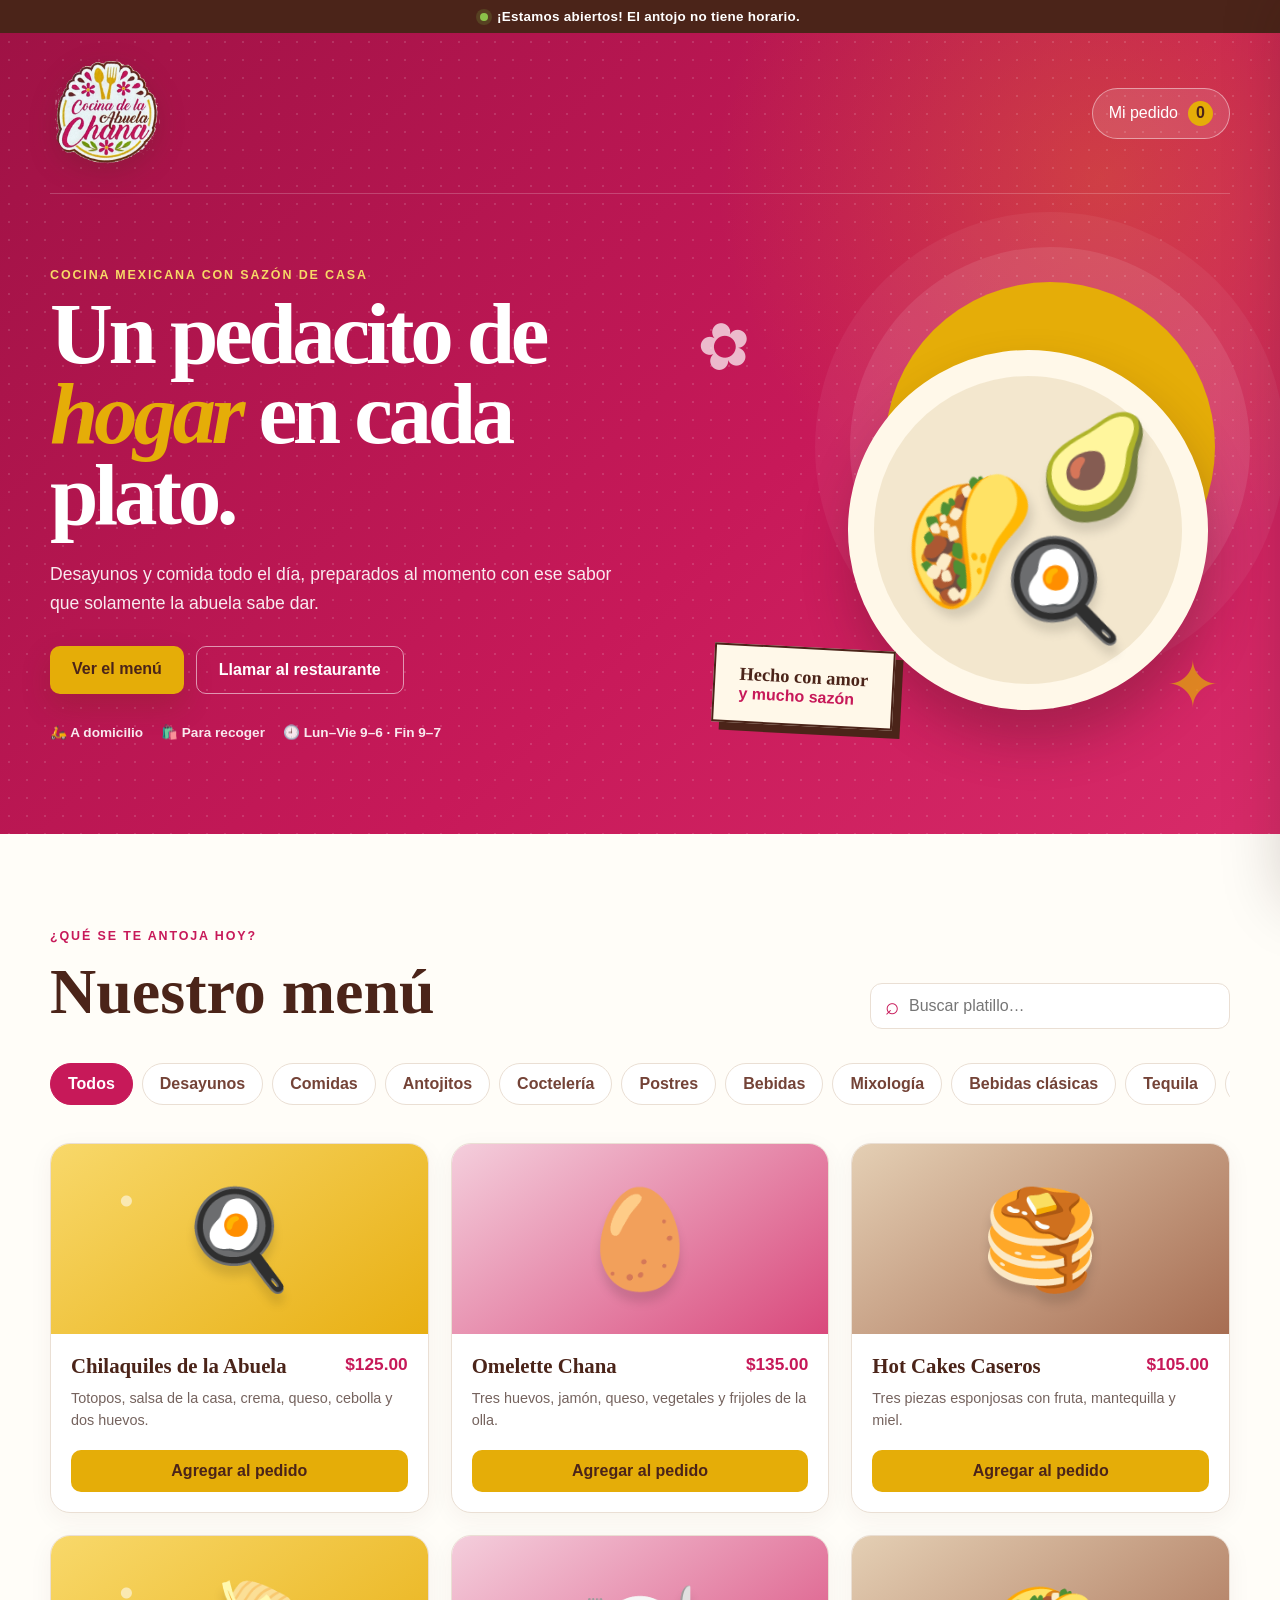
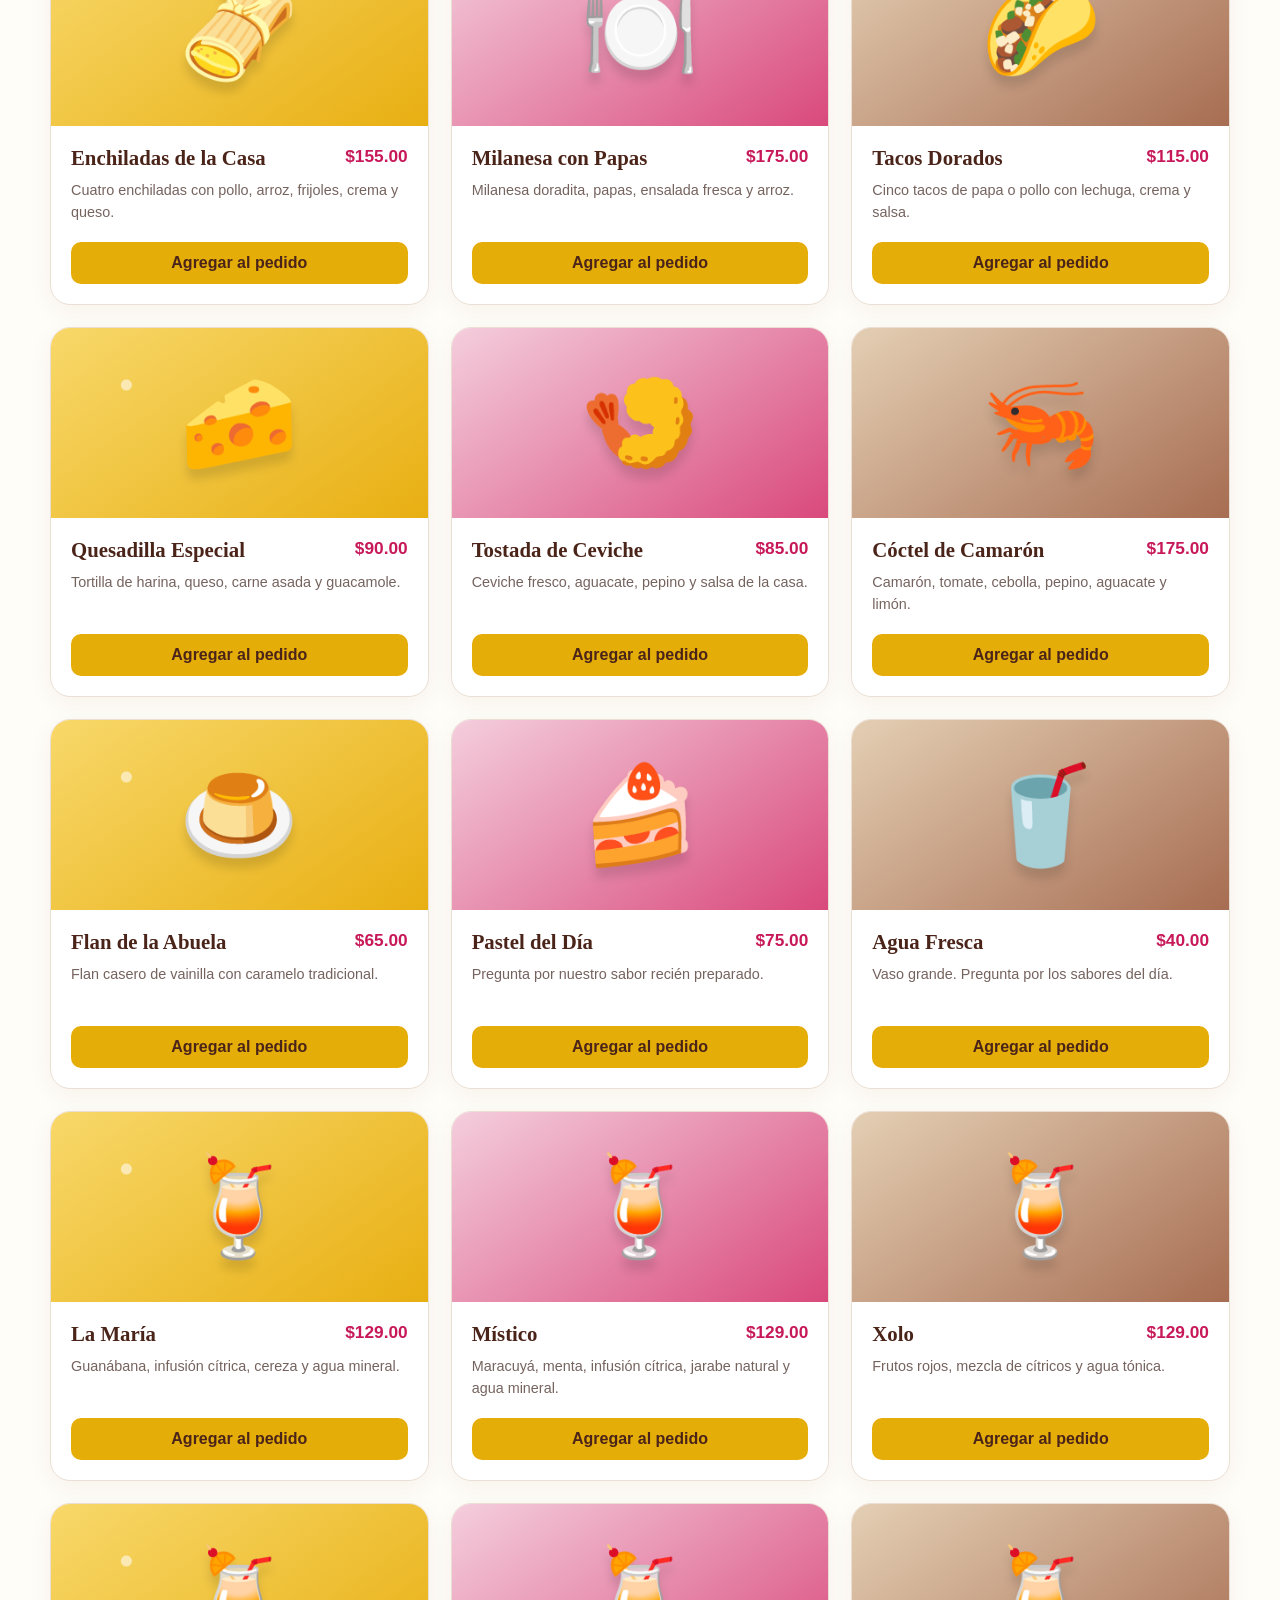
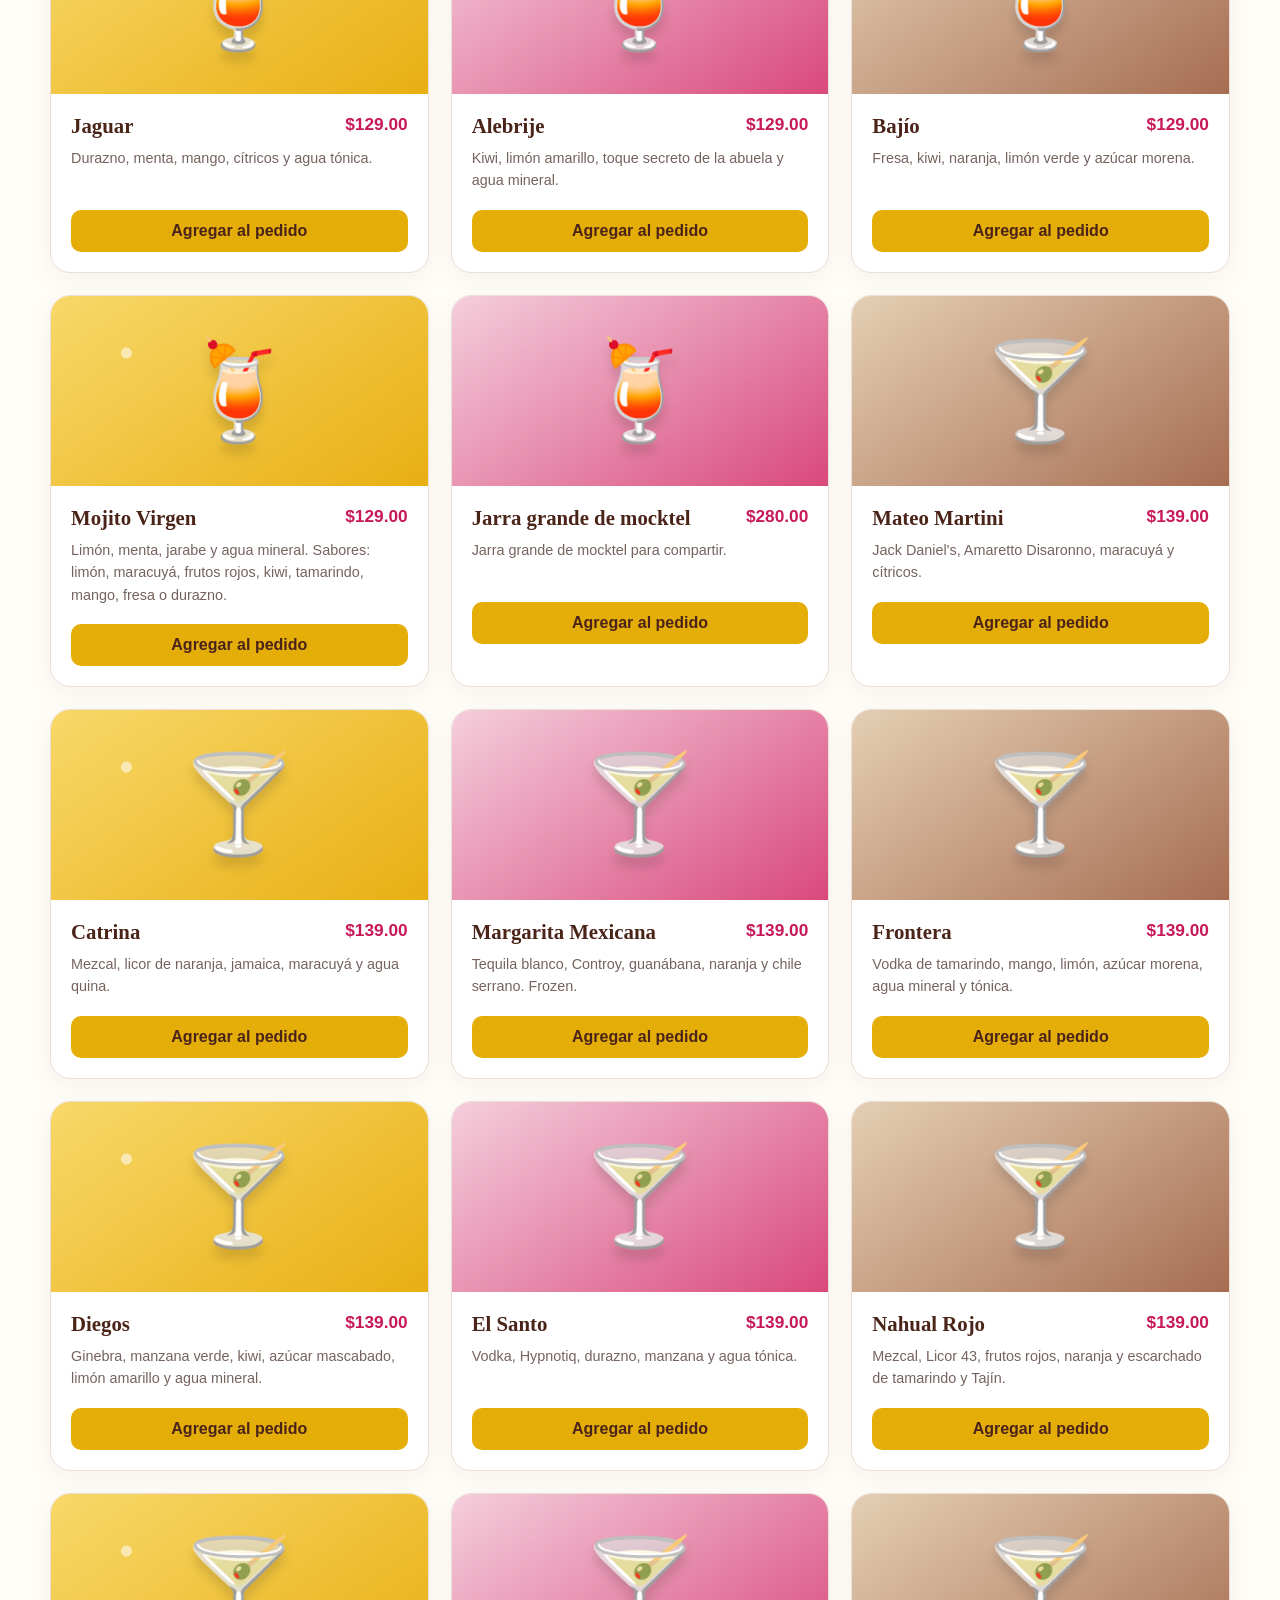
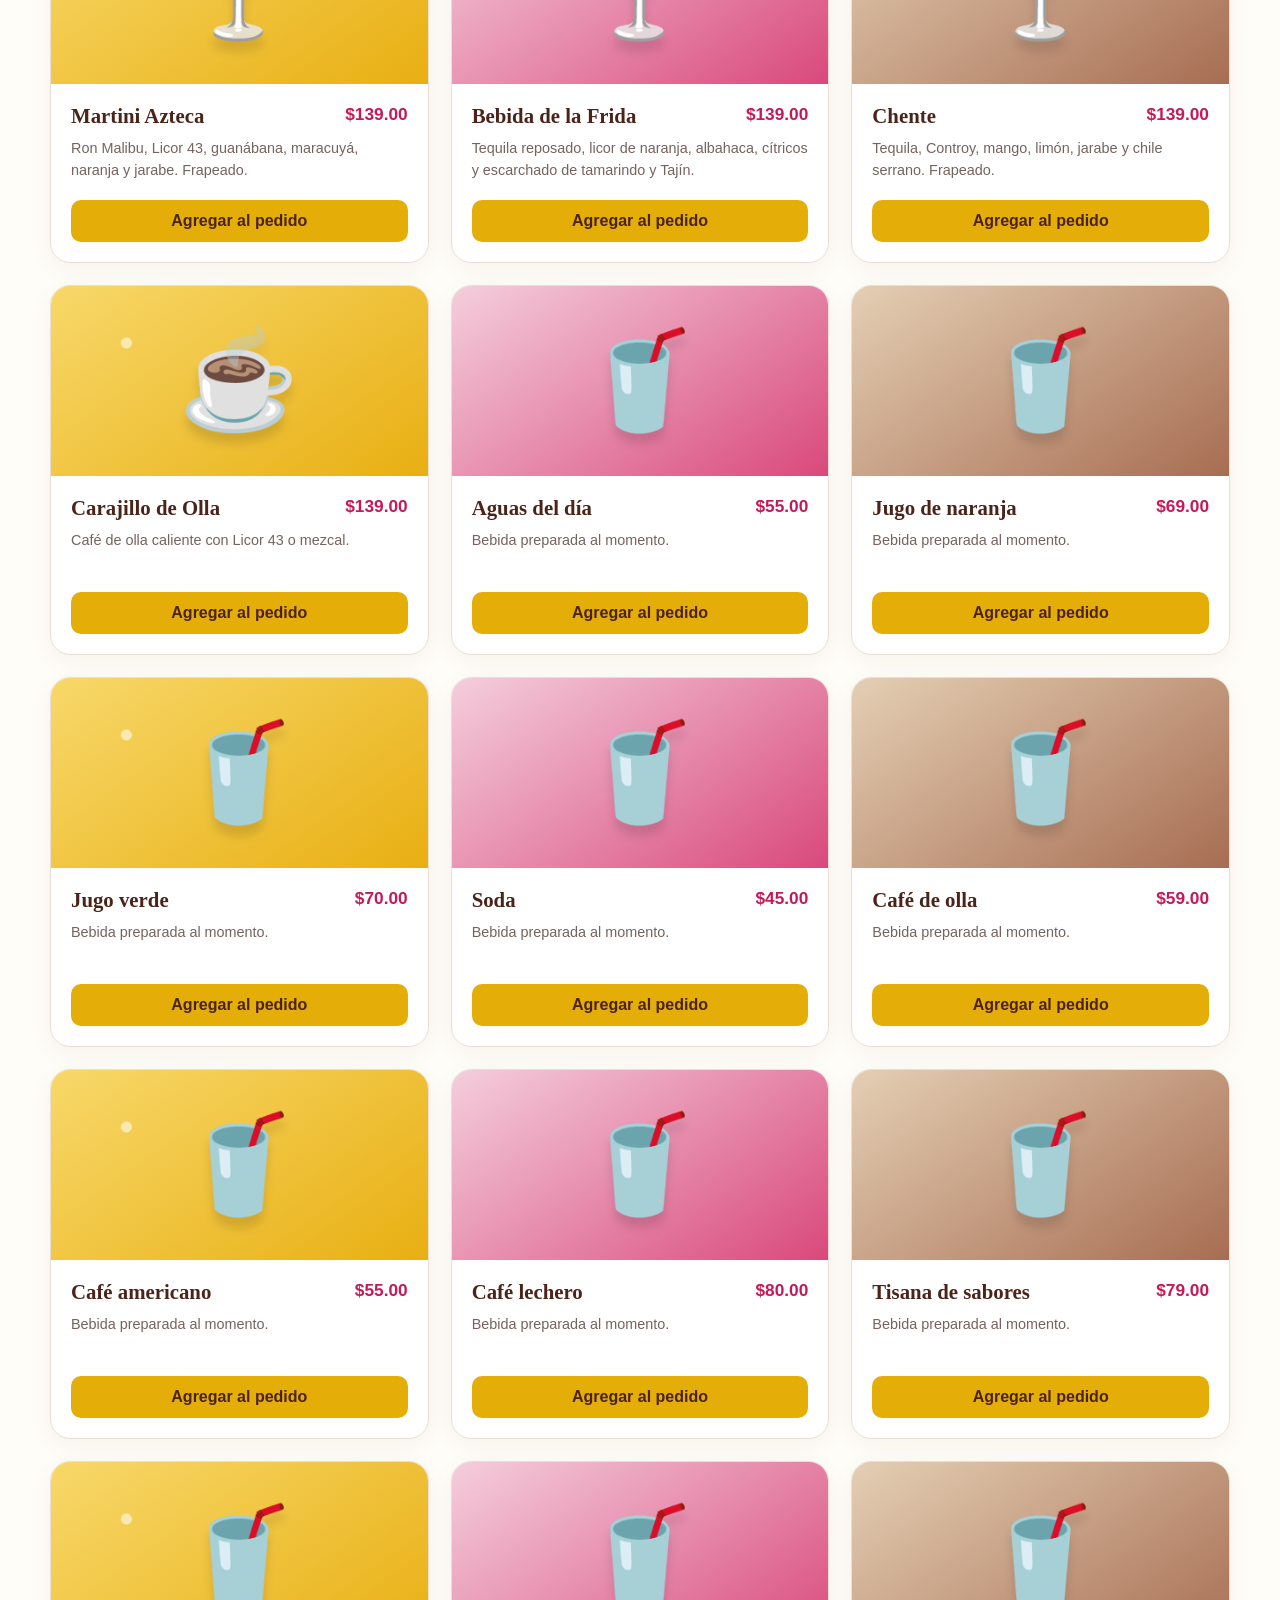
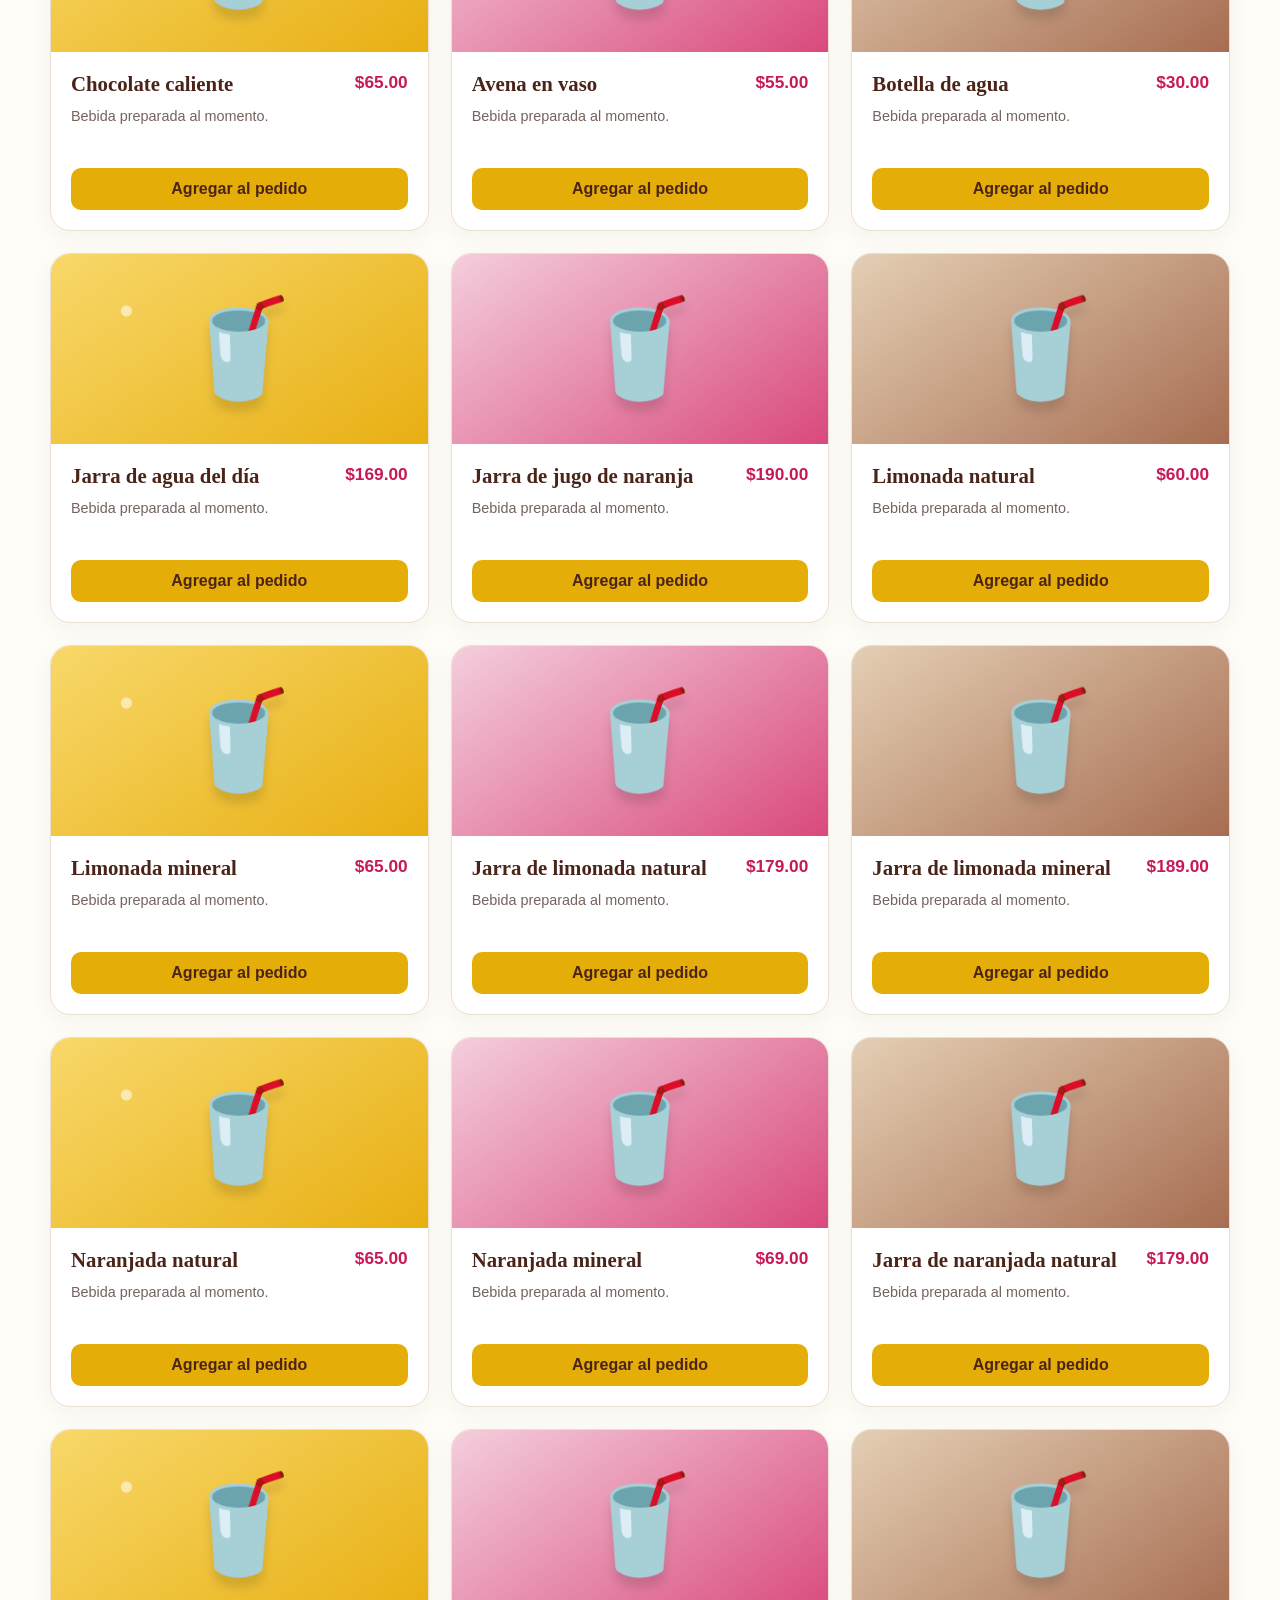
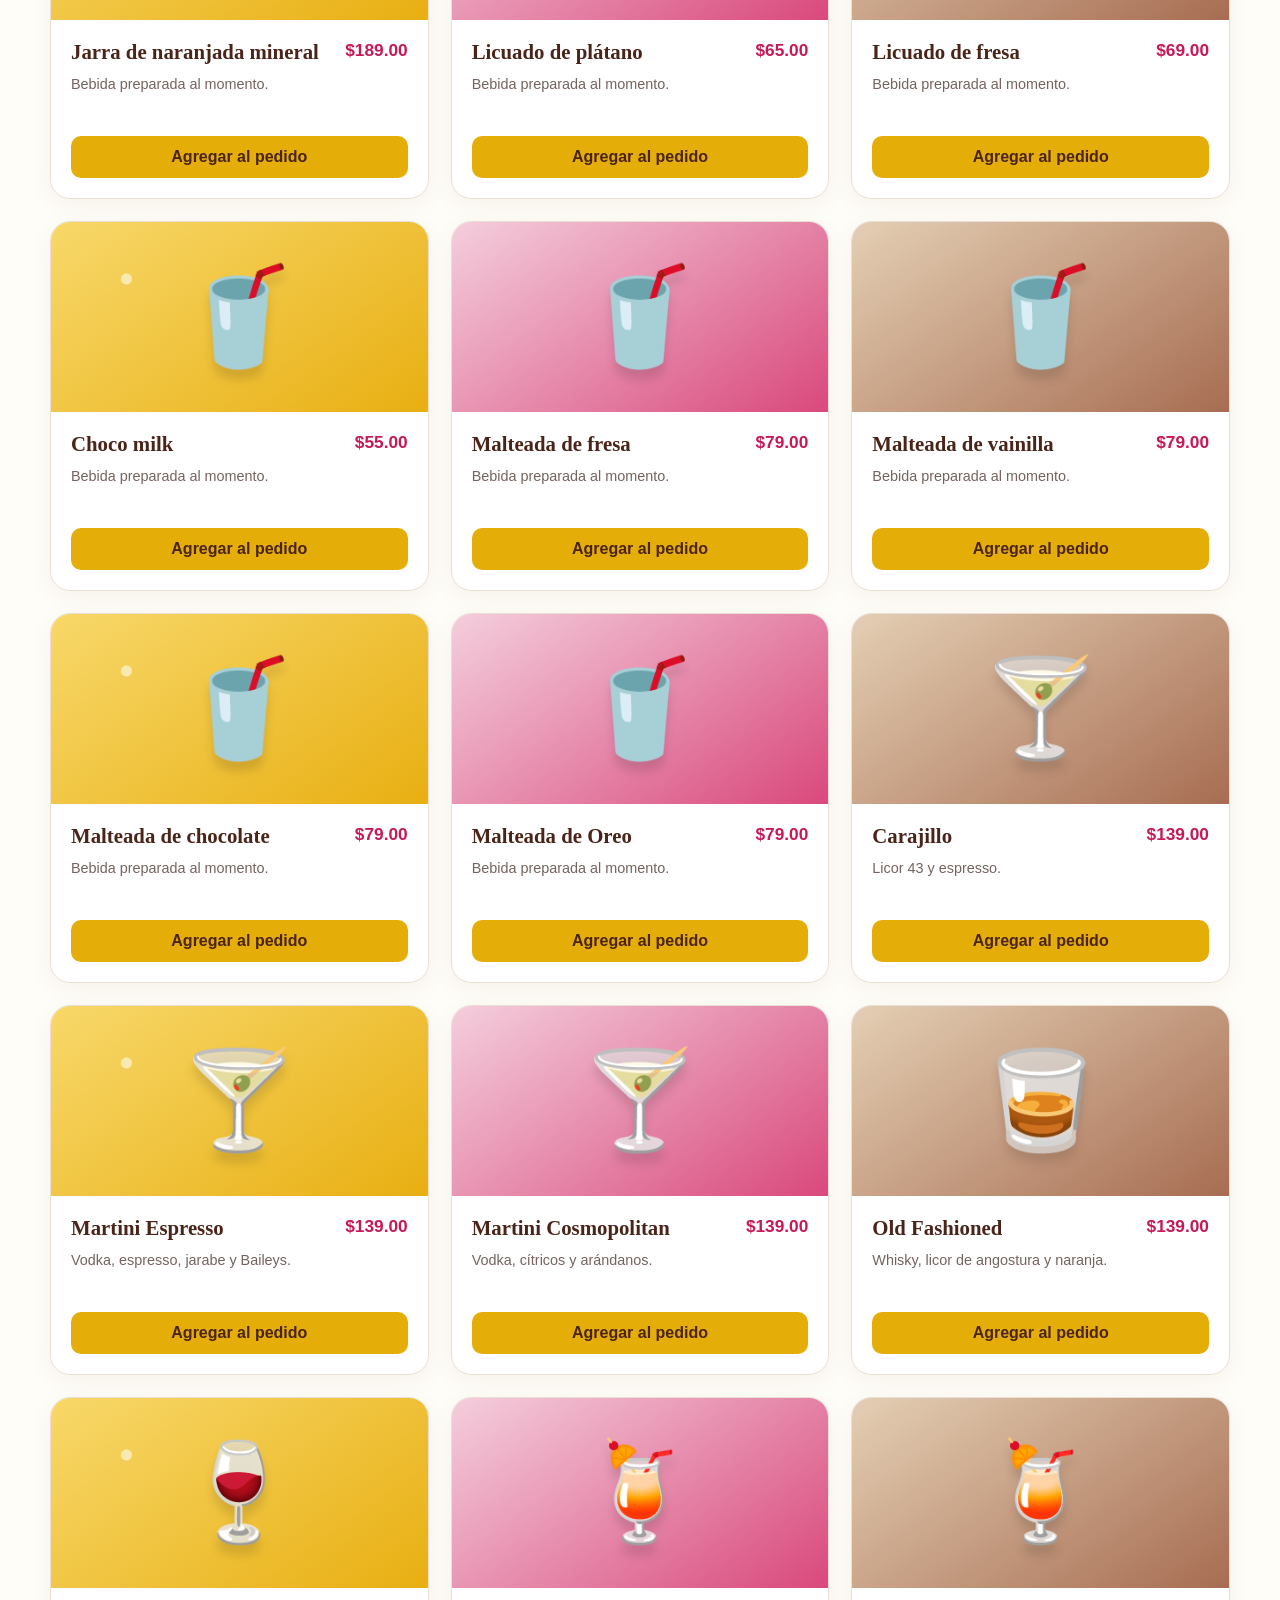
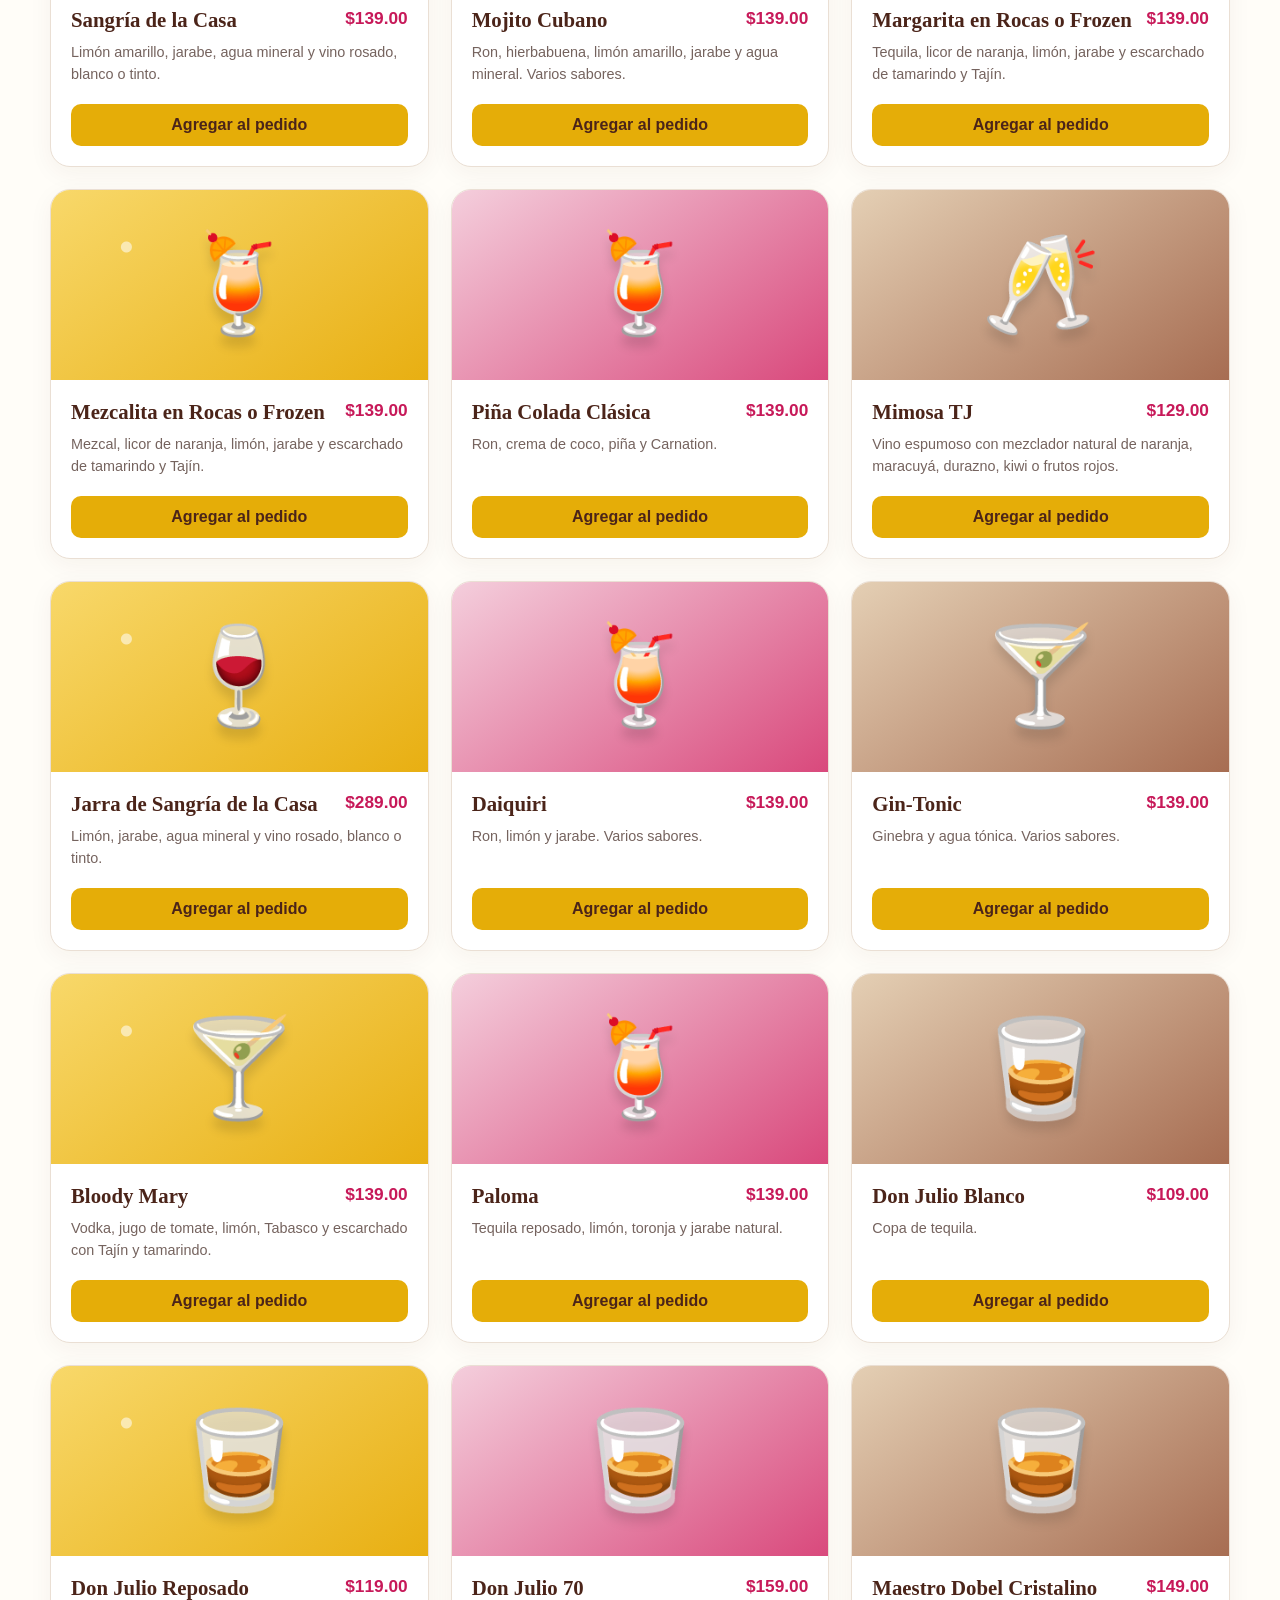
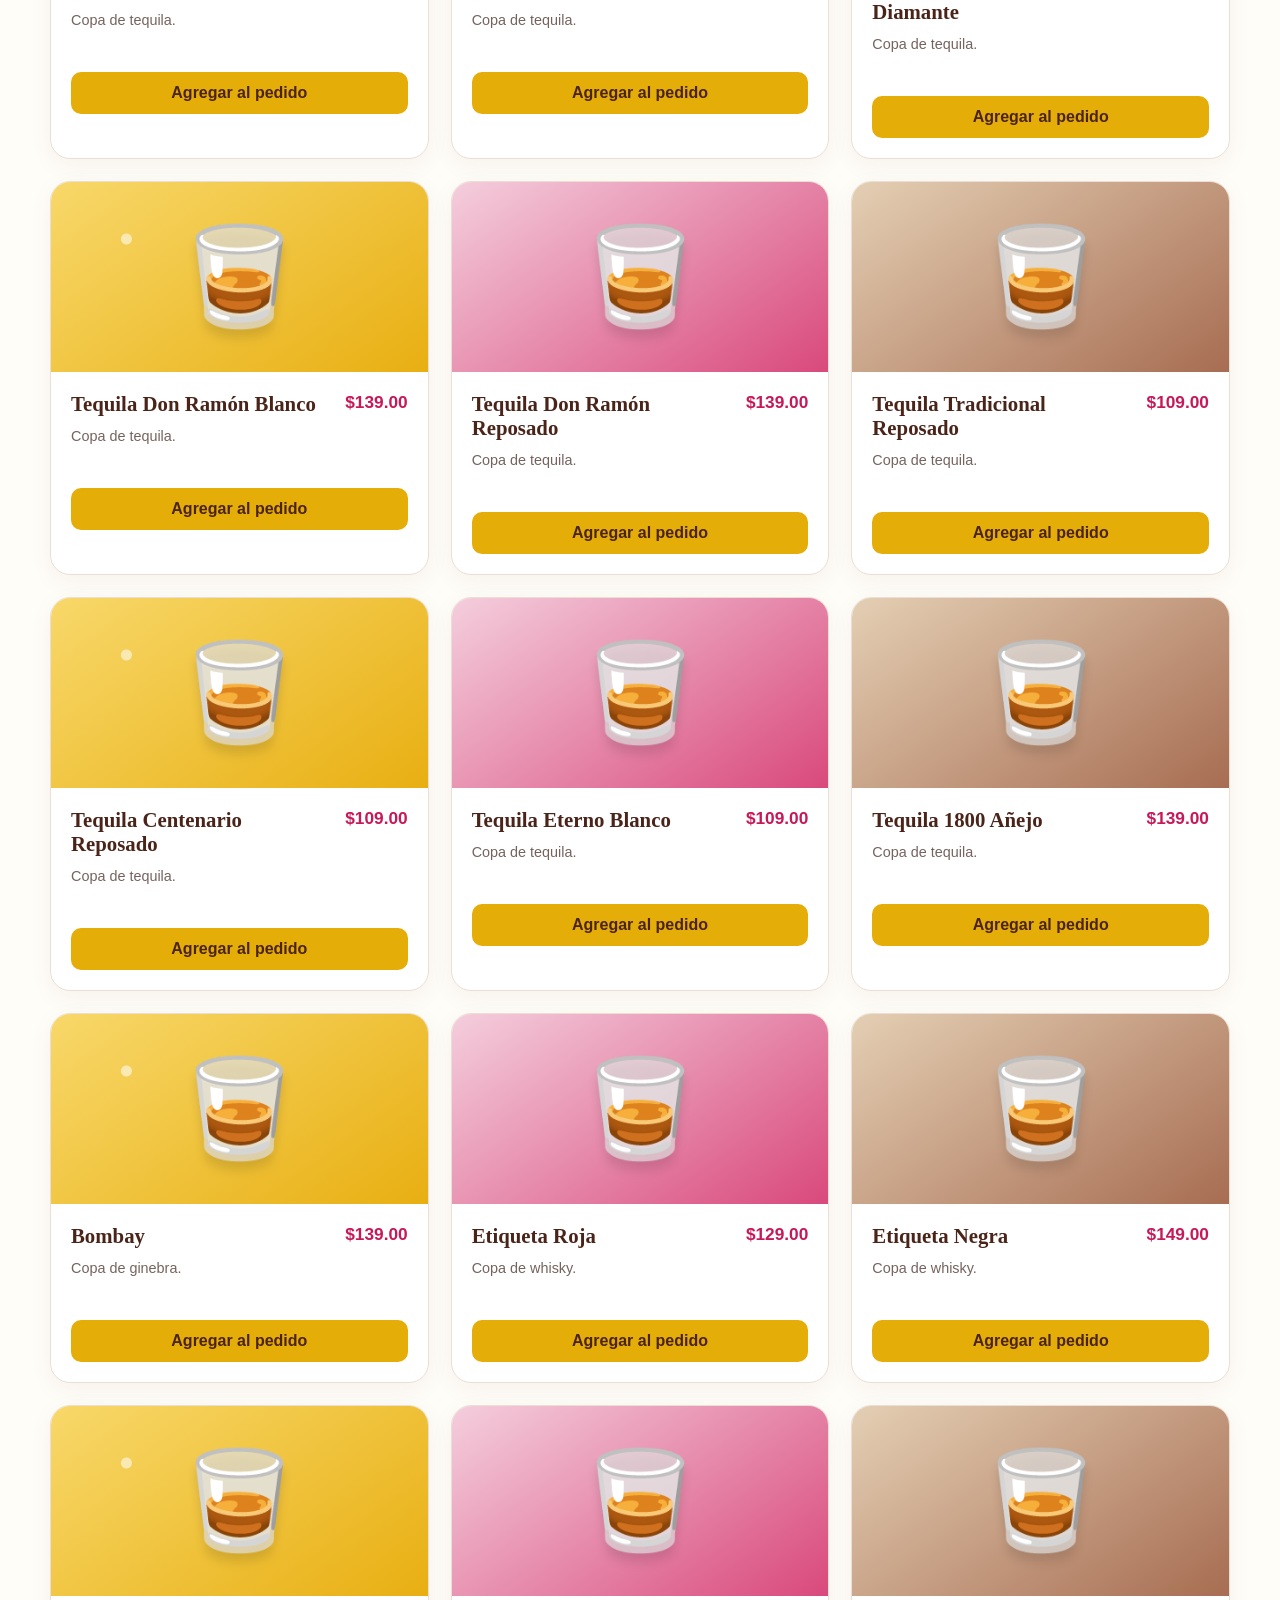
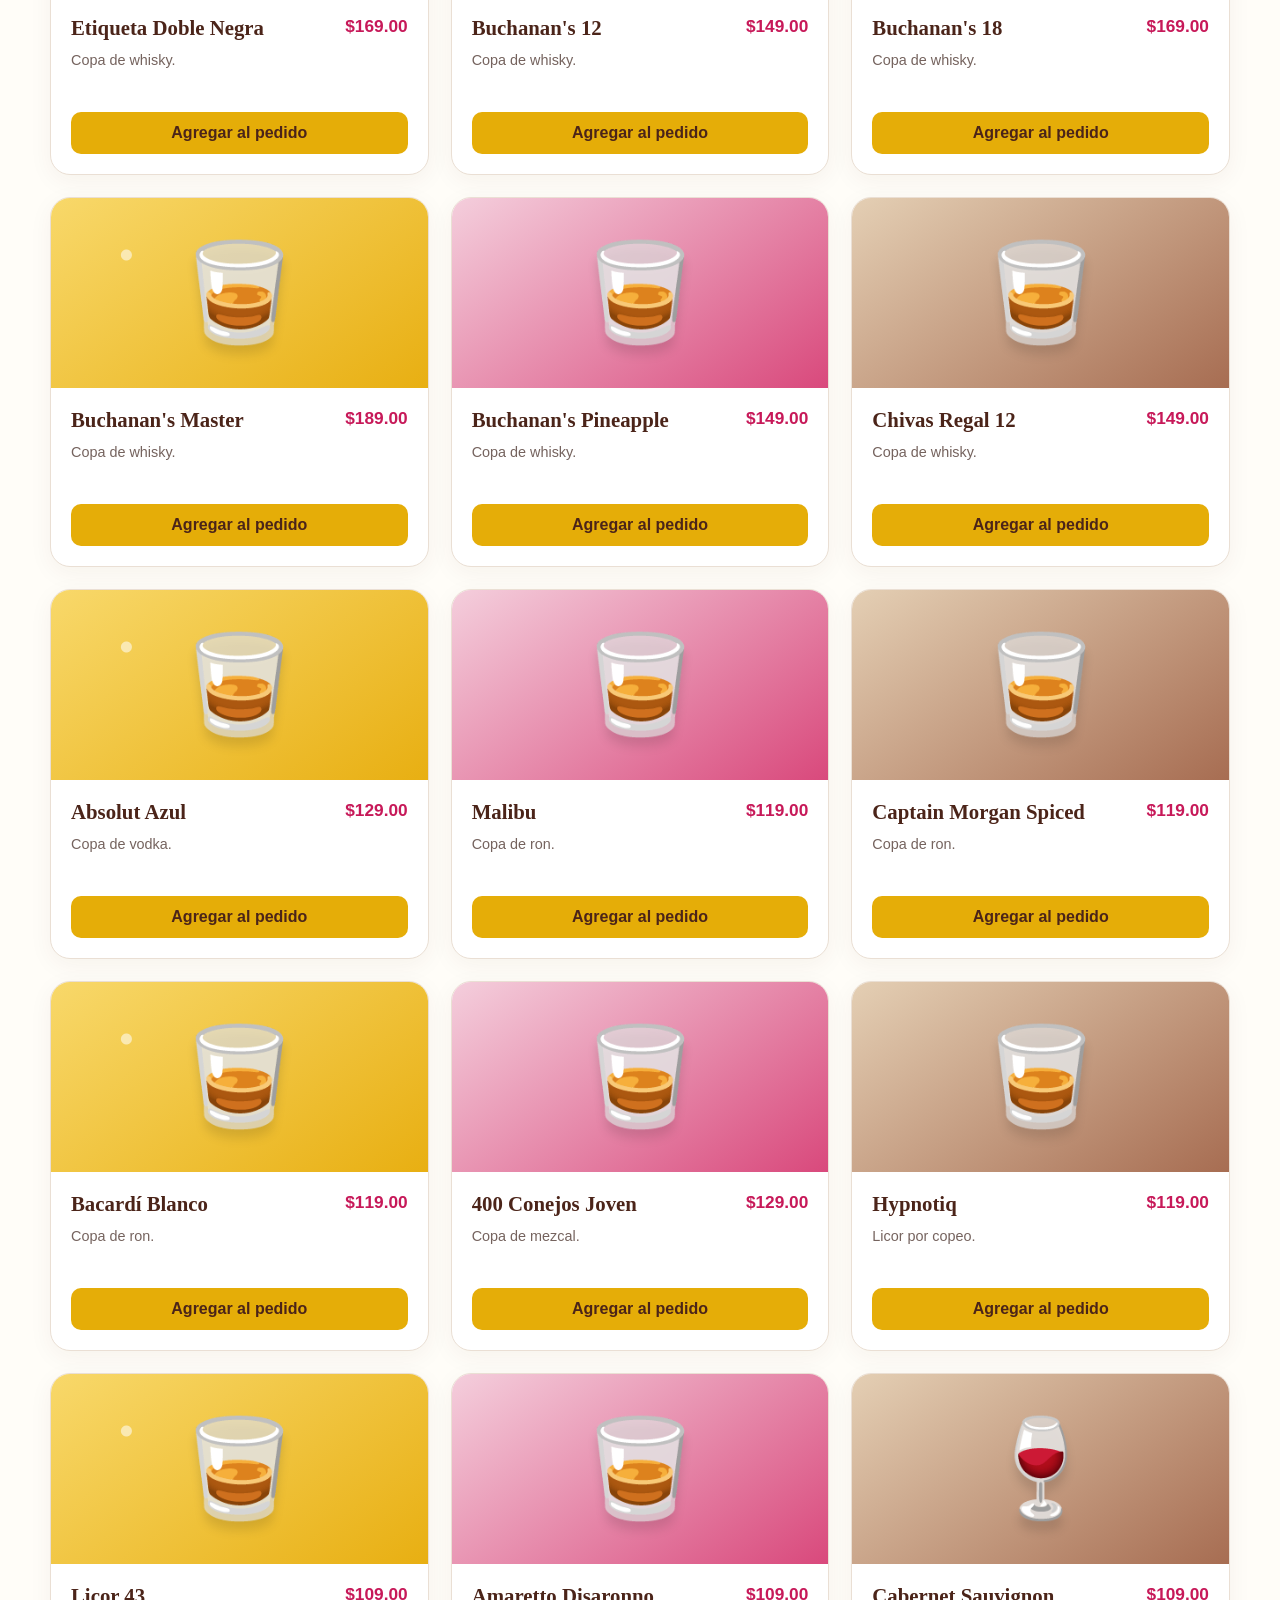
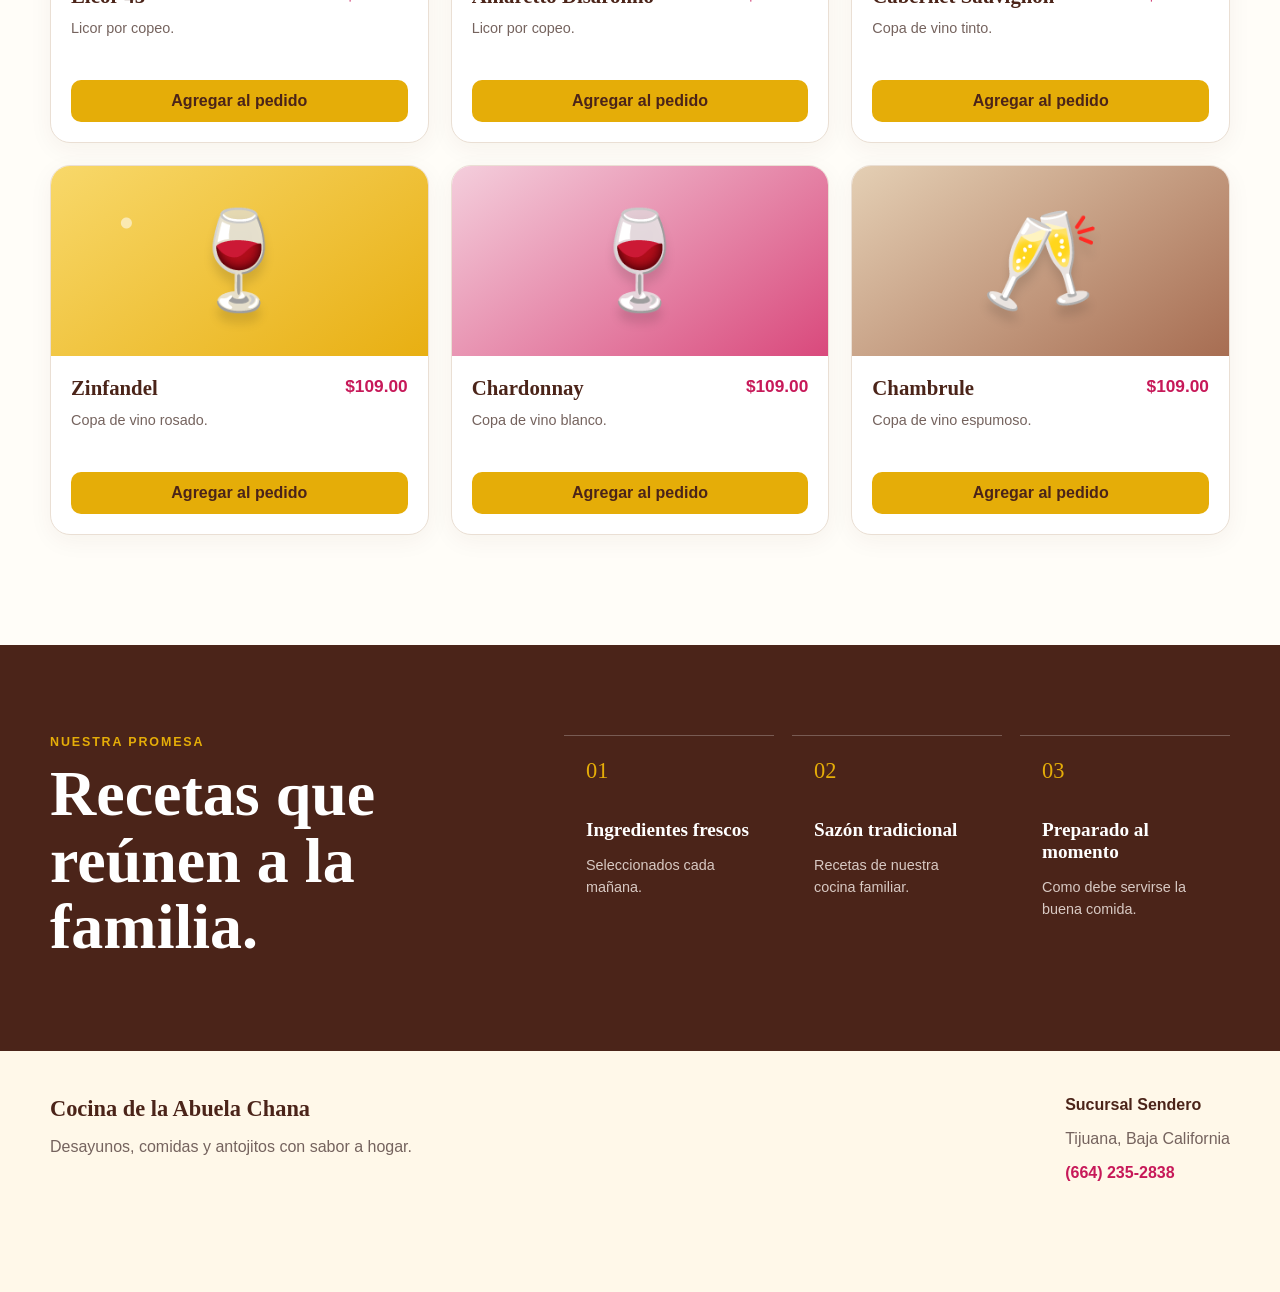
==== commit fde1f22b: "Mantener administrador local y reforzar sitio público" ====
--- a/index.html
+++ b/index.html
@@ -4,6 +4,11 @@
     <meta charset="UTF-8" />
     <meta name="viewport" content="width=device-width, initial-scale=1.0" />
     <meta name="theme-color" content="#c71959" />
+    <meta
+      http-equiv="Content-Security-Policy"
+      content="default-src 'self'; script-src 'self'; style-src 'self' https://fonts.googleapis.com; font-src https://fonts.gstatic.com; img-src 'self' data:; connect-src 'self'; object-src 'none'; base-uri 'self'; form-action 'self'; upgrade-insecure-requests"
+    />
+    <meta name="referrer" content="strict-origin-when-cross-origin" />
     <meta
       name="description"
       content="Menú digital de Cocina de la Abuela Chana. Desayunos, comidas, antojitos, coctelería y postres."
@@ -121,7 +126,6 @@
           <b>Sucursal Sendero</b>
           <p>Tijuana, Baja California</p>
           <a href="tel:+526642352838">(664) 235-2838</a>
-          <p><a class="admin-link" href="./admin.html">Administrar menú</a></p>
         </div>
       </div>
     </footer>
--- a/styles.css
+++ b/styles.css
@@ -268,7 +268,6 @@
 .footer-grid strong { font-family: "Fraunces", serif; font-size: 1.4rem; }
 .footer-grid p { color: var(--muted); }
 .footer-grid a { color: var(--pink); font-weight: 800; }
-.footer-grid .admin-link { color: var(--muted); font-size: .78rem; font-weight: 600; text-decoration: underline; }
 
 .floating-cart {
   position: fixed;
